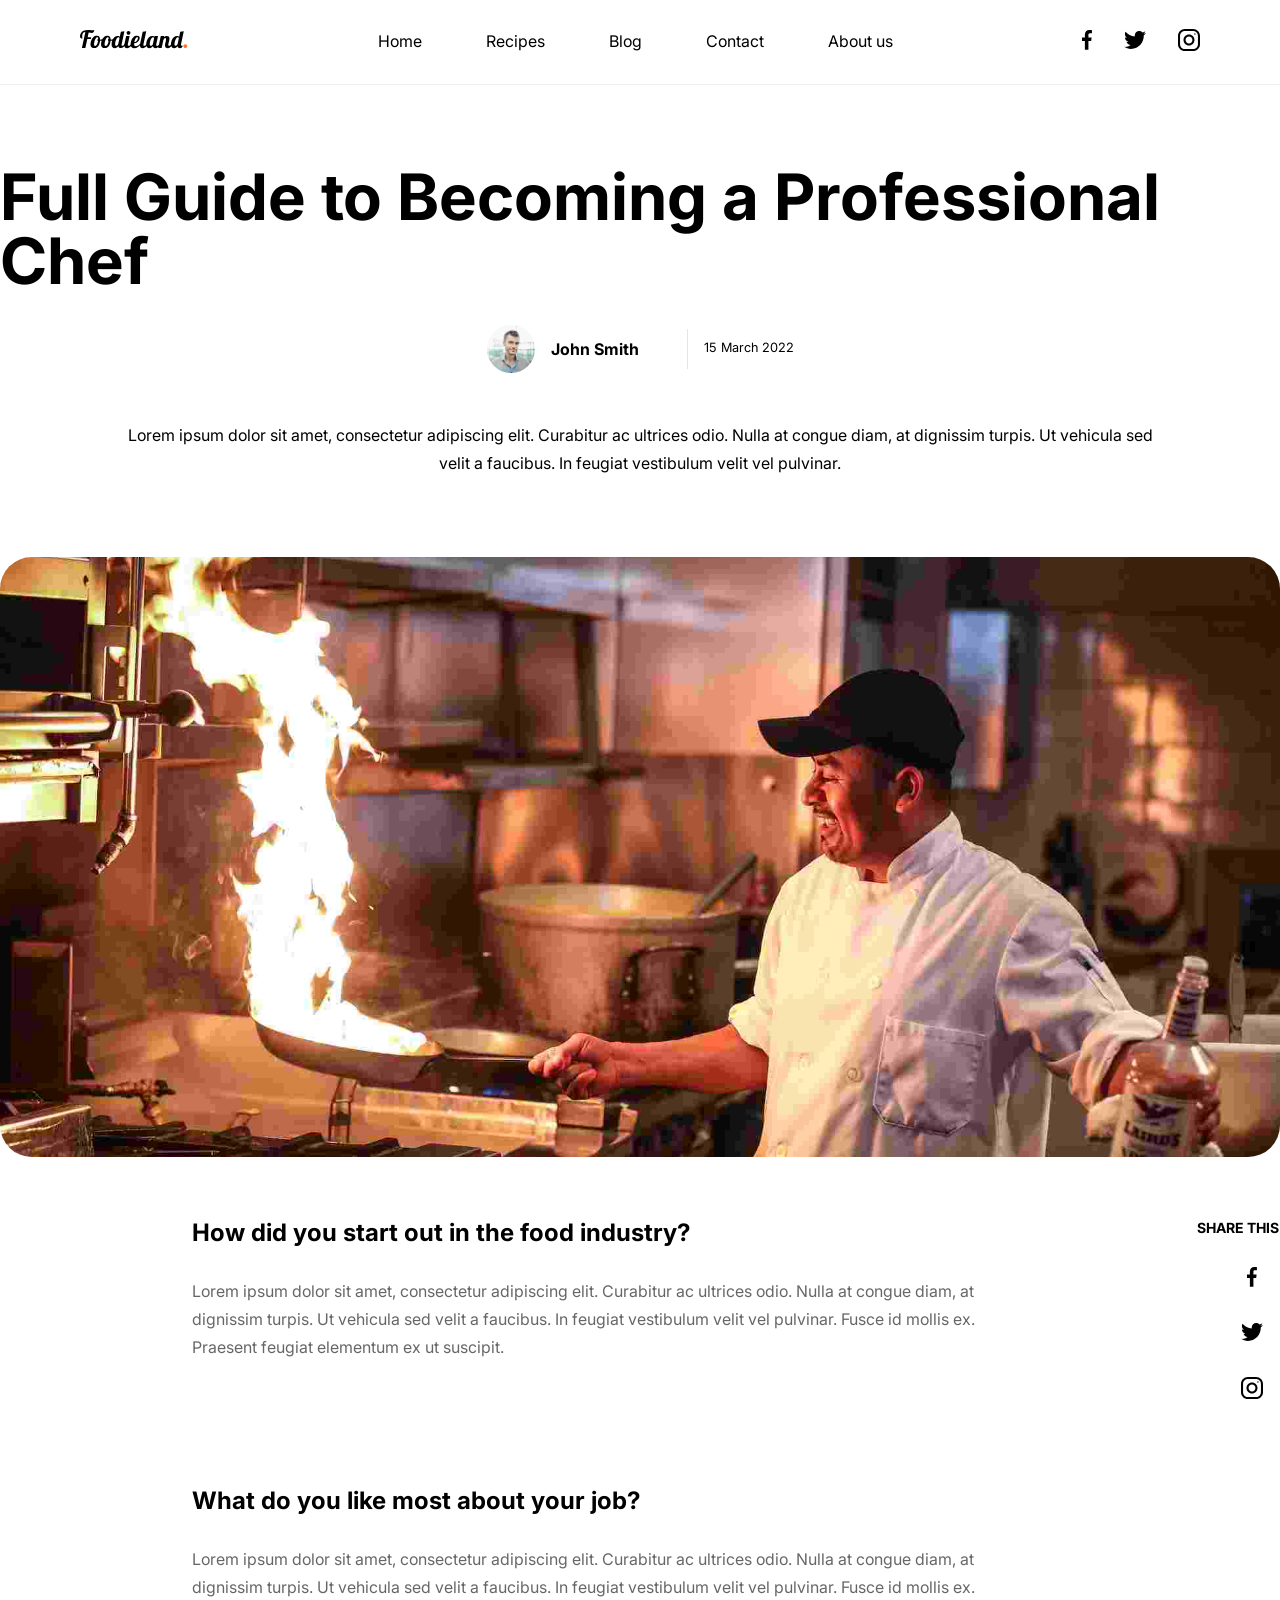
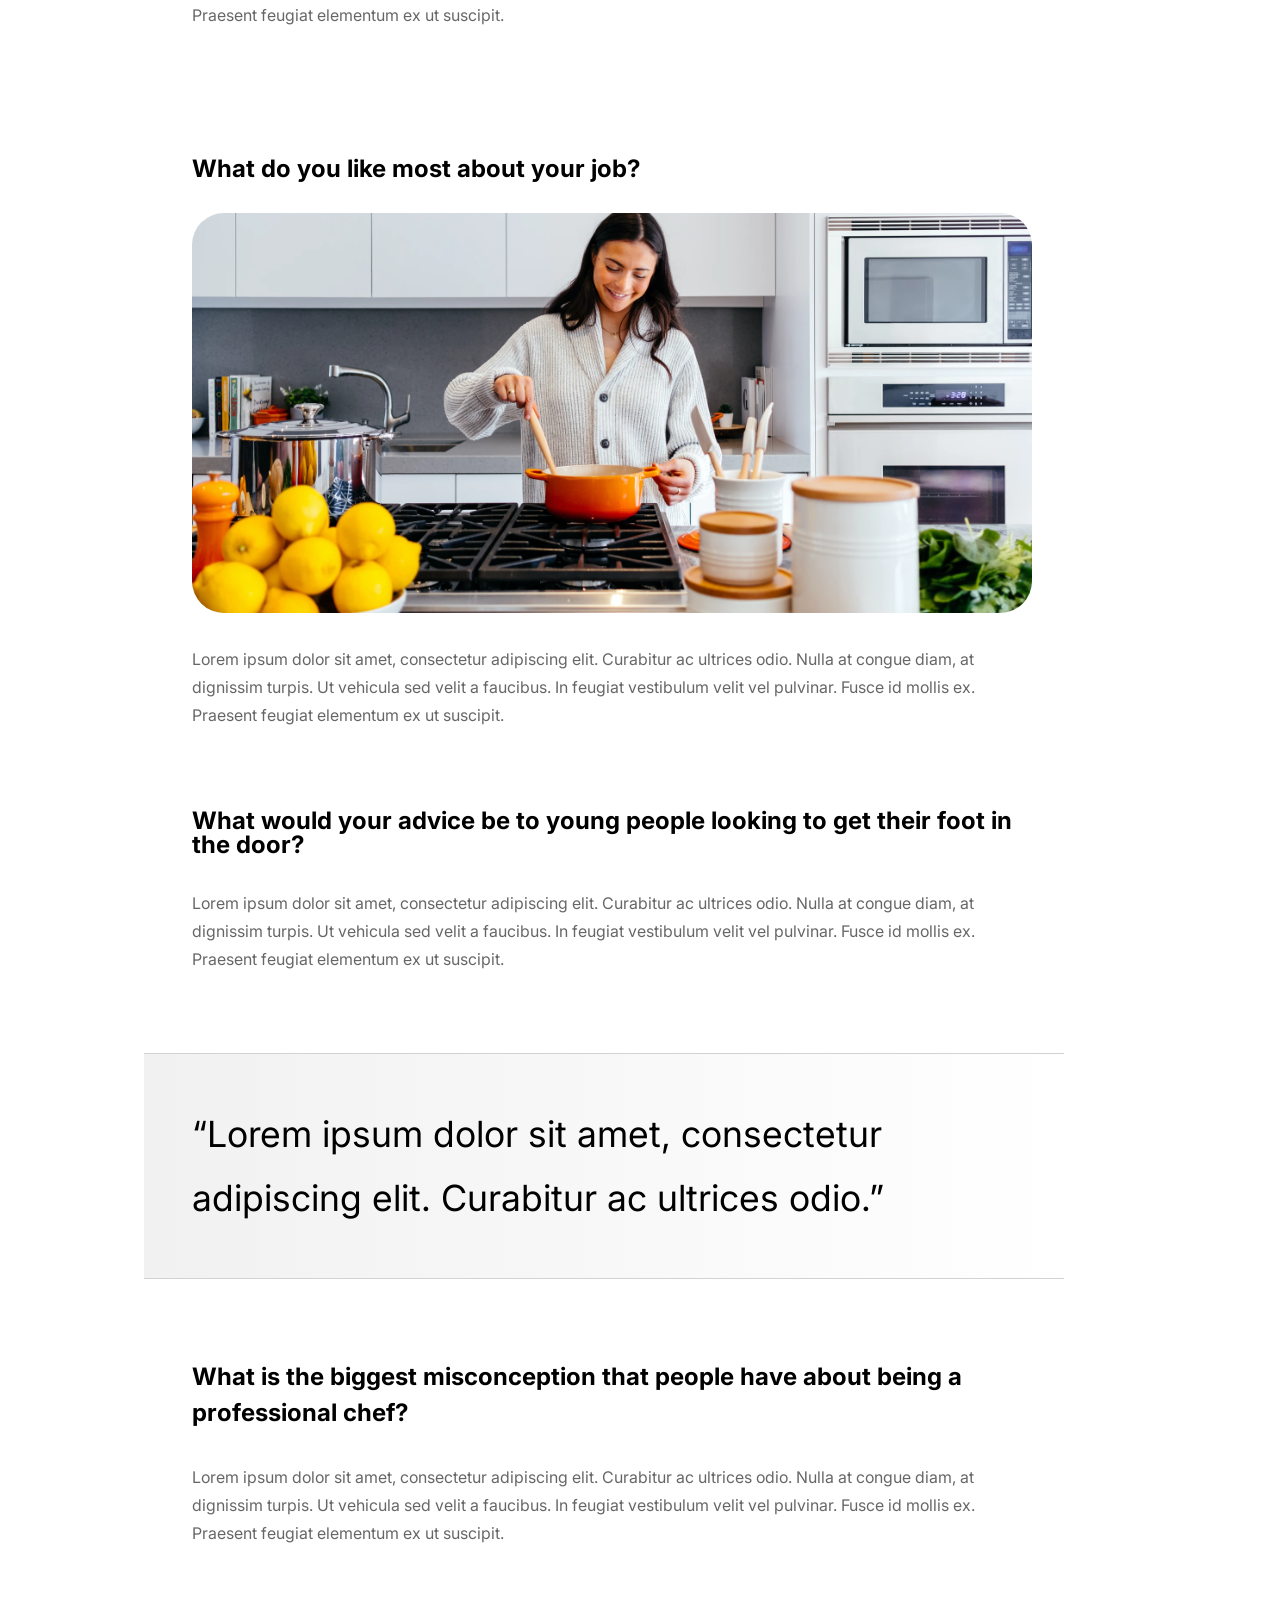
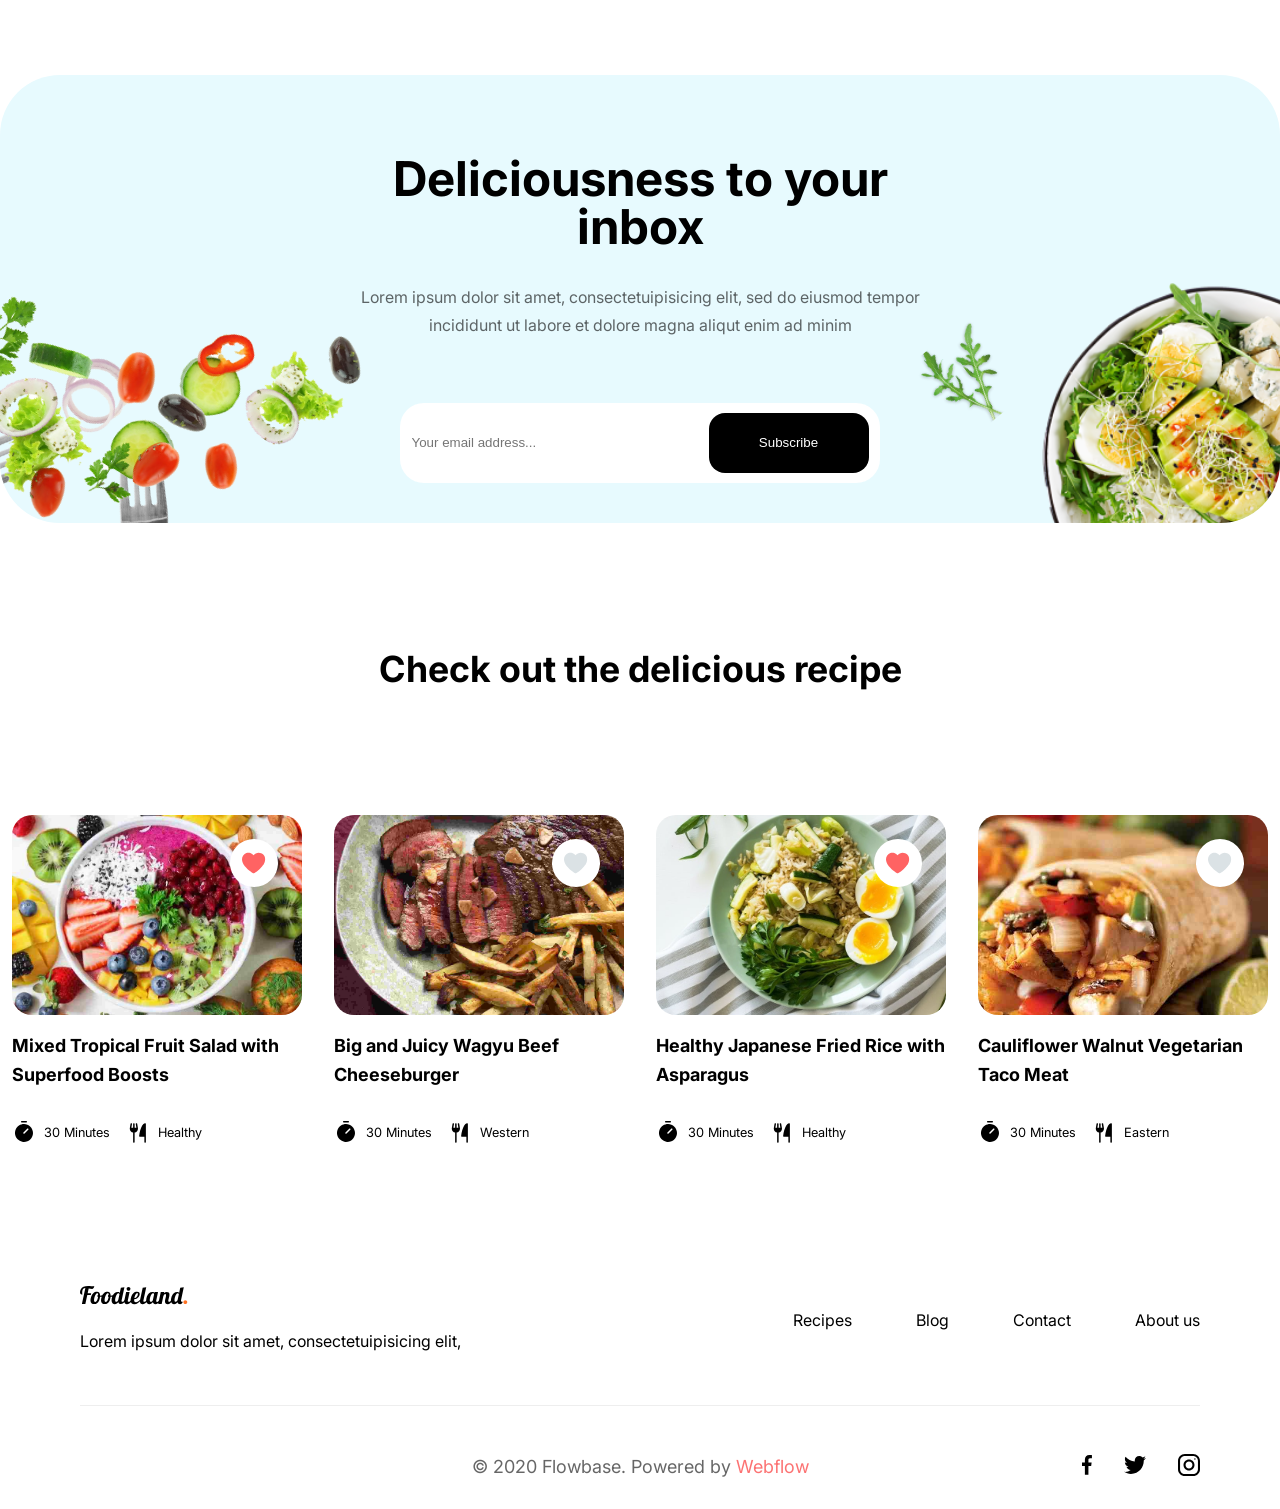
==== blogpostpage/index.html @ 3c31aeff "add add" ====
<!doctype html>
<html lang="en">
  <head>
    <meta charset="UTF-8" />
    <meta name="viewport" content="width=device-width, initial-scale=1.0" />
    <title>blogpostpage</title>
    <link rel="stylesheet" href="./style.css" />
    <link rel="stylesheet" href="../global.css" />
  </head>
  <body>
    <svg style="display: none">
      <symbol viewBox="0 0 108 19" fill="none" id="foodiland">
        <path
          d="M5.35206 1.968C4.34406 2 3.56806 2.384 3.02406 3.12C2.49606 3.856 2.23206 5.128 2.23206 6.936C2.23206 7.528 2.28806 7.944 2.40006 8.184C2.51206 8.408 2.56806 8.536 2.56806 8.568C1.70406 8.568 1.05606 8.392 0.624058 8.04C0.208058 7.672 5.76302e-05 7.072 5.76302e-05 6.24C5.76302e-05 5.104 0.280058 4.072 0.840058 3.144C1.40006 2.2 2.28806 1.44 3.50406 0.863999C4.73606 0.287999 6.29606 -1.43051e-06 8.18406 -1.43051e-06C8.56806 -1.43051e-06 9.08006 0.0399985 9.72006 0.119998C10.8721 0.231999 11.6881 0.287999 12.1681 0.287999C13.0161 0.287999 13.7361 0.191999 14.3281 -1.43051e-06C14.2801 0.143999 14.1921 0.463999 14.0641 0.959999C13.9361 1.44 13.7041 1.856 13.3681 2.208C13.0481 2.544 12.6081 2.768 12.0481 2.88C11.1041 2.88 9.98406 2.728 8.68806 2.424L7.68006 7.2H11.1841L10.8001 8.976H7.29606L5.35206 18H1.89606L5.35206 1.968ZM14.3037 18.096C13.1197 18.096 12.1837 17.792 11.4957 17.184C10.8077 16.576 10.4637 15.616 10.4637 14.304C10.4637 13.216 10.6877 12.008 11.1357 10.68C11.5837 9.352 12.3037 8.208 13.2957 7.248C14.2877 6.272 15.5357 5.784 17.0397 5.784C19.0877 5.784 20.1117 7.064 20.1117 9.624V9.648C20.1597 9.664 20.2477 9.672 20.3757 9.672C20.9037 9.672 21.5117 9.536 22.1997 9.264C22.8877 8.976 23.5117 8.632 24.0717 8.232L24.2877 8.88C23.8237 9.376 23.2157 9.8 22.4637 10.152C21.7277 10.488 20.9197 10.728 20.0397 10.872C19.9117 12.328 19.5837 13.6 19.0557 14.688C18.5277 15.776 17.8477 16.616 17.0157 17.208C16.1837 17.8 15.2797 18.096 14.3037 18.096ZM15.2637 15.936C15.6477 15.936 16.0317 15.72 16.4157 15.288C16.7997 14.84 17.1357 14.24 17.4237 13.488C17.7117 12.72 17.9197 11.872 18.0477 10.944C17.6157 10.848 17.3997 10.512 17.3997 9.936C17.3997 9.28 17.6477 8.848 18.1437 8.64C18.1117 8.112 18.0317 7.752 17.9037 7.56C17.7757 7.352 17.5517 7.248 17.2317 7.248C16.7037 7.248 16.1917 7.632 15.6957 8.4C15.1997 9.168 14.7997 10.088 14.4957 11.16C14.1917 12.232 14.0397 13.176 14.0397 13.992C14.0397 14.76 14.1277 15.28 14.3037 15.552C14.4797 15.808 14.7997 15.936 15.2637 15.936ZM24.8506 18.096C23.6666 18.096 22.7306 17.792 22.0426 17.184C21.3546 16.576 21.0106 15.616 21.0106 14.304C21.0106 13.216 21.2346 12.008 21.6826 10.68C22.1306 9.352 22.8506 8.208 23.8426 7.248C24.8346 6.272 26.0826 5.784 27.5866 5.784C29.6346 5.784 30.6586 7.064 30.6586 9.624V9.648C30.7066 9.664 30.7946 9.672 30.9226 9.672C31.4506 9.672 32.0586 9.536 32.7466 9.264C33.4346 8.976 34.0586 8.632 34.6186 8.232L34.8346 8.88C34.3706 9.376 33.7626 9.8 33.0106 10.152C32.2746 10.488 31.4666 10.728 30.5866 10.872C30.4586 12.328 30.1306 13.6 29.6026 14.688C29.0746 15.776 28.3946 16.616 27.5626 17.208C26.7306 17.8 25.8266 18.096 24.8506 18.096ZM25.8106 15.936C26.1946 15.936 26.5786 15.72 26.9626 15.288C27.3466 14.84 27.6826 14.24 27.9706 13.488C28.2586 12.72 28.4666 11.872 28.5946 10.944C28.1626 10.848 27.9466 10.512 27.9466 9.936C27.9466 9.28 28.1946 8.848 28.6906 8.64C28.6586 8.112 28.5786 7.752 28.4506 7.56C28.3226 7.352 28.0986 7.248 27.7786 7.248C27.2506 7.248 26.7386 7.632 26.2426 8.4C25.7466 9.168 25.3466 10.088 25.0426 11.16C24.7386 12.232 24.5866 13.176 24.5866 13.992C24.5866 14.76 24.6746 15.28 24.8506 15.552C25.0266 15.808 25.3466 15.936 25.8106 15.936ZM34.7734 18.144C33.8614 18.144 33.1014 17.832 32.4934 17.208C31.8854 16.584 31.5814 15.608 31.5814 14.28C31.5814 13.096 31.8134 11.856 32.2774 10.56C32.7574 9.248 33.4614 8.144 34.3894 7.248C35.3334 6.336 36.4534 5.88 37.7494 5.88C38.4054 5.88 38.8934 5.992 39.2134 6.216C39.5334 6.44 39.6934 6.736 39.6934 7.104V7.2L40.8694 1.68L44.4214 1.2L41.6614 14.16C41.5974 14.4 41.5654 14.656 41.5654 14.928C41.5654 15.248 41.6374 15.48 41.7814 15.624C41.9414 15.752 42.1974 15.816 42.5494 15.816C42.9974 15.816 43.3814 15.624 43.7014 15.24C44.0374 14.856 44.3014 14.344 44.4934 13.704H45.5014C44.5254 16.568 42.9174 18 40.6774 18C40.0214 18 39.4854 17.824 39.0694 17.472C38.6694 17.12 38.4214 16.608 38.3254 15.936C37.9094 16.576 37.4054 17.104 36.8134 17.52C36.2374 17.936 35.5574 18.144 34.7734 18.144ZM36.3334 15.816C36.7174 15.816 37.1014 15.64 37.4854 15.288C37.8854 14.936 38.1574 14.448 38.3014 13.824V13.704L39.4774 8.208C39.3334 7.648 39.0054 7.368 38.4934 7.368C37.8534 7.368 37.2774 7.744 36.7654 8.496C36.2534 9.232 35.8534 10.128 35.5654 11.184C35.2774 12.224 35.1334 13.144 35.1334 13.944C35.1334 14.744 35.2454 15.256 35.4694 15.48C35.7094 15.704 35.9974 15.816 36.3334 15.816ZM48.5108 4.704C47.9828 4.704 47.5348 4.52 47.1668 4.152C46.7988 3.784 46.6148 3.336 46.6148 2.808C46.6148 2.28 46.7988 1.832 47.1668 1.464C47.5348 1.08 47.9828 0.887999 48.5108 0.887999C49.0388 0.887999 49.4868 1.08 49.8548 1.464C50.2388 1.832 50.4308 2.28 50.4308 2.808C50.4308 3.336 50.2388 3.784 49.8548 4.152C49.4868 4.52 49.0388 4.704 48.5108 4.704ZM46.8788 18.144C46.1108 18.144 45.4868 17.904 45.0068 17.424C44.5428 16.944 44.3108 16.224 44.3108 15.264C44.3108 14.864 44.3748 14.344 44.5028 13.704L46.1348 6H49.5908L47.8628 14.16C47.7988 14.4 47.7668 14.656 47.7668 14.928C47.7668 15.248 47.8388 15.48 47.9828 15.624C48.1428 15.752 48.3988 15.816 48.7508 15.816C49.2148 15.816 49.6468 15.624 50.0468 15.24C50.4468 14.84 50.7348 14.328 50.9108 13.704H51.9188C51.3268 15.432 50.5668 16.608 49.6388 17.232C48.7108 17.84 47.7908 18.144 46.8788 18.144ZM54.3332 18.144C53.1492 18.144 52.2292 17.84 51.5732 17.232C50.9172 16.608 50.5892 15.64 50.5892 14.328C50.5892 13.224 50.8052 12.008 51.2372 10.68C51.6692 9.352 52.3732 8.208 53.3492 7.248C54.3252 6.272 55.5652 5.784 57.0692 5.784C58.8292 5.784 59.7092 6.552 59.7092 8.088C59.7092 8.984 59.4532 9.808 58.9412 10.56C58.4292 11.312 57.7492 11.92 56.9012 12.384C56.0532 12.832 55.1492 13.088 54.1892 13.152C54.1572 13.632 54.1412 13.952 54.1412 14.112C54.1412 14.896 54.2772 15.432 54.5492 15.72C54.8212 15.992 55.2612 16.128 55.8692 16.128C56.7332 16.128 57.4692 15.928 58.0772 15.528C58.7012 15.128 59.3812 14.52 60.1172 13.704H60.9332C59.1572 16.664 56.9572 18.144 54.3332 18.144ZM54.3812 12C54.9732 11.968 55.5332 11.76 56.0612 11.376C56.6052 10.992 57.0372 10.504 57.3572 9.912C57.6932 9.32 57.8612 8.696 57.8612 8.04C57.8612 7.384 57.6612 7.056 57.2612 7.056C56.6852 7.056 56.1172 7.56 55.5572 8.568C55.0132 9.576 54.6212 10.72 54.3812 12ZM62.4882 18.144C61.7202 18.144 61.0962 17.904 60.6162 17.424C60.1522 16.944 59.9202 16.224 59.9202 15.264C59.9202 14.864 59.9842 14.344 60.1122 13.704L62.6802 1.68L66.2322 1.2L63.4722 14.16C63.4082 14.4 63.3762 14.656 63.3762 14.928C63.3762 15.248 63.4482 15.48 63.5922 15.624C63.7522 15.752 64.0082 15.816 64.3602 15.816C64.8242 15.816 65.2562 15.624 65.6562 15.24C66.0562 14.84 66.3442 14.328 66.5202 13.704H67.5282C66.9362 15.432 66.1762 16.608 65.2482 17.232C64.3202 17.84 63.4002 18.144 62.4882 18.144ZM69.3906 18.144C68.4786 18.144 67.7186 17.832 67.1106 17.208C66.5026 16.584 66.1986 15.608 66.1986 14.28C66.1986 13.096 66.4306 11.856 66.8946 10.56C67.3746 9.248 68.0786 8.144 69.0066 7.248C69.9506 6.336 71.0706 5.88 72.3666 5.88C73.0226 5.88 73.5106 5.992 73.8306 6.216C74.1506 6.44 74.3106 6.736 74.3106 7.104V7.272L74.5746 6H78.0306L76.3026 14.16C76.2386 14.4 76.2066 14.656 76.2066 14.928C76.2066 15.616 76.5346 15.96 77.1906 15.96C77.6386 15.96 78.0226 15.752 78.3426 15.336C78.6786 14.92 78.9426 14.376 79.1346 13.704H80.1426C79.5506 15.432 78.8146 16.608 77.9346 17.232C77.0706 17.84 76.1986 18.144 75.3186 18.144C74.6466 18.144 74.1026 17.96 73.6866 17.592C73.2866 17.208 73.0466 16.656 72.9666 15.936C72.5026 16.592 71.9826 17.128 71.4066 17.544C70.8466 17.944 70.1746 18.144 69.3906 18.144ZM70.9506 15.816C71.3506 15.816 71.7426 15.632 72.1266 15.264C72.5266 14.88 72.7986 14.36 72.9426 13.704L74.0946 8.28C74.0946 8.072 74.0146 7.872 73.8546 7.68C73.6946 7.472 73.4466 7.368 73.1106 7.368C72.4706 7.368 71.8946 7.744 71.3826 8.496C70.8706 9.232 70.4706 10.128 70.1826 11.184C69.8946 12.224 69.7506 13.144 69.7506 13.944C69.7506 14.744 69.8626 15.256 70.0866 15.48C70.3266 15.704 70.6146 15.816 70.9506 15.816ZM87.8074 18.144C86.8314 18.144 86.1114 17.888 85.6474 17.376C85.1994 16.848 84.9754 16.2 84.9754 15.432C84.9754 15.096 85.0154 14.72 85.0954 14.304C85.1754 13.872 85.2554 13.456 85.3354 13.056C85.4314 12.656 85.4954 12.4 85.5274 12.288C85.6554 11.728 85.7754 11.176 85.8874 10.632C85.9994 10.088 86.0554 9.648 86.0554 9.312C86.0554 8.496 85.7674 8.088 85.1914 8.088C84.7754 8.088 84.4074 8.296 84.0874 8.712C83.7674 9.112 83.5114 9.64 83.3194 10.296L81.6874 18H78.2314L80.7754 6H84.2314L83.9674 7.248C84.7674 6.352 85.7034 5.904 86.7754 5.904C87.5914 5.904 88.2394 6.128 88.7194 6.576C89.1994 7.024 89.4394 7.704 89.4394 8.616C89.4394 9.08 89.3834 9.6 89.2714 10.176C89.1594 10.736 88.9994 11.424 88.7914 12.24C88.6634 12.736 88.5434 13.224 88.4314 13.704C88.3354 14.168 88.2874 14.536 88.2874 14.808C88.2874 15.128 88.3594 15.376 88.5034 15.552C88.6474 15.728 88.8954 15.816 89.2474 15.816C89.7274 15.816 90.1114 15.648 90.3994 15.312C90.6874 14.96 90.9754 14.424 91.2634 13.704H92.2714C91.6794 15.464 90.9914 16.648 90.2074 17.256C89.4394 17.848 88.6394 18.144 87.8074 18.144ZM94.1406 18.144C93.2286 18.144 92.4686 17.832 91.8606 17.208C91.2526 16.584 90.9486 15.608 90.9486 14.28C90.9486 13.096 91.1806 11.856 91.6446 10.56C92.1246 9.248 92.8286 8.144 93.7566 7.248C94.7006 6.336 95.8206 5.88 97.1166 5.88C97.7726 5.88 98.2606 5.992 98.5806 6.216C98.9006 6.44 99.0606 6.736 99.0606 7.104V7.2L100.237 1.68L103.789 1.2L101.029 14.16C100.965 14.4 100.933 14.632 100.933 14.856C100.933 15.496 101.261 15.816 101.917 15.816C102.205 15.816 102.461 15.768 102.685 15.672C102.621 16.472 102.333 17.088 101.821 17.52C101.325 17.936 100.733 18.144 100.045 18.144C99.4046 18.144 98.8606 17.984 98.4126 17.664C97.9806 17.328 97.6926 16.824 97.5486 16.152C96.5886 17.48 95.4526 18.144 94.1406 18.144ZM95.7006 15.816C96.0526 15.816 96.4046 15.664 96.7566 15.36C97.1246 15.056 97.3966 14.632 97.5726 14.088L97.6686 13.704L98.8446 8.208C98.7006 7.648 98.3726 7.368 97.8606 7.368C97.2206 7.368 96.6446 7.744 96.1326 8.496C95.6206 9.232 95.2206 10.128 94.9326 11.184C94.6446 12.224 94.5006 13.144 94.5006 13.944C94.5006 14.744 94.6126 15.256 94.8366 15.48C95.0766 15.704 95.3646 15.816 95.7006 15.816Z"
          fill="black"
        />
        <path
          d="M105.315 18.096C104.787 18.096 104.339 17.912 103.971 17.544C103.603 17.176 103.419 16.728 103.419 16.2C103.419 15.672 103.603 15.224 103.971 14.856C104.339 14.472 104.787 14.28 105.315 14.28C105.843 14.28 106.291 14.472 106.659 14.856C107.043 15.224 107.235 15.672 107.235 16.2C107.235 16.728 107.043 17.176 106.659 17.544C106.291 17.912 105.843 18.096 105.315 18.096Z"
          fill="#FF7426"
        />
      </symbol>
    </svg>
    <svg style="display: none">
      <symbol id="heart-icon" viewBox="0 0 21 18">
        <path
          d="M14.625 8.2786e-06C13.7519 -0.00149138 12.8905 0.200775 12.1093 0.590718C11.328 0.980661 10.6486 1.54752 10.125 2.24621C9.41584 1.30266 8.42792 0.606001 7.30103 0.254824C6.17415 -0.0963541 4.96536 -0.0842713 3.84572 0.289363C2.72607 0.662997 1.75228 1.37926 1.06212 2.3368C0.371965 3.29434 0.0003989 4.44467 0 5.62501C0 12.3621 9.36008 17.6813 9.75851 17.9044C9.87048 17.9671 9.99667 18 10.125 18C10.2533 18 10.3795 17.9671 10.4915 17.9044C12.213 16.8961 13.8287 15.7173 15.3142 14.3856C18.5893 11.438 20.25 8.49047 20.25 5.62501C20.2483 4.13368 19.6551 2.70393 18.6006 1.6494C17.5461 0.594873 16.1163 0.00169855 14.625 8.2786e-06Z"
        />
      </symbol>
    </svg>
    <svg style="display: none">
      <symbol id="fork-icon" viewBox="0 0 24 24">
        <path
          d="M11.9989 7.47893C11.9985 7.46538 11.998 7.45183 11.9969 7.43819C11.9957 7.42451 11.994 7.41101 11.9922 7.39754C11.9912 7.39059 11.9909 7.38367 11.9898 7.37667L11.2398 2.87667C11.2237 2.77947 11.1885 2.6864 11.1364 2.60278C11.0843 2.51916 11.0162 2.44663 10.936 2.38934C10.8559 2.33205 10.7652 2.29111 10.6692 2.26887C10.5732 2.24663 10.4738 2.24352 10.3766 2.25972C10.2794 2.27592 10.1864 2.31112 10.1028 2.36329C10.0192 2.41547 9.9467 2.4836 9.88946 2.5638C9.83222 2.644 9.79134 2.73469 9.76916 2.8307C9.74699 2.9267 9.74394 3.02613 9.76021 3.12331L10.3646 6.74999H8.625V2.99999C8.625 2.80108 8.54598 2.61031 8.40533 2.46966C8.26468 2.32901 8.07391 2.24999 7.875 2.24999C7.67609 2.24999 7.48532 2.32901 7.34467 2.46966C7.20402 2.61031 7.125 2.80108 7.125 2.99999V6.74999H5.38536L5.98979 3.12331C6.00606 3.02613 6.00301 2.9267 5.98083 2.8307C5.95866 2.73469 5.91778 2.644 5.86053 2.5638C5.80329 2.4836 5.73081 2.41547 5.64722 2.36329C5.56364 2.31112 5.47059 2.27592 5.3734 2.25972C5.27621 2.24352 5.17678 2.24663 5.08079 2.26887C4.9848 2.29111 4.89413 2.33205 4.81397 2.38934C4.73381 2.44663 4.66572 2.51916 4.6136 2.60278C4.56148 2.6864 4.52635 2.77947 4.51021 2.87667L3.76021 7.37667C3.75906 7.38367 3.75879 7.39059 3.75778 7.39754C3.75595 7.411 3.75426 7.42451 3.75311 7.43819C3.75197 7.45183 3.75146 7.46538 3.75105 7.47893C3.75087 7.48598 3.75 7.4929 3.75 7.49999C3.75 7.50667 3.75046 7.51322 3.7505 7.51986C3.75064 7.52448 3.75064 7.52906 3.75087 7.53364C3.75993 8.4912 4.1014 9.41586 4.71687 10.1495C5.33235 10.8831 6.18359 11.3801 7.125 11.5554V21C7.125 21.1989 7.20402 21.3897 7.34467 21.5303C7.48532 21.671 7.67609 21.75 7.875 21.75C8.07391 21.75 8.26468 21.671 8.40533 21.5303C8.54598 21.3897 8.625 21.1989 8.625 21V11.5554C9.56641 11.3801 10.4177 10.8831 11.0331 10.1495C11.6486 9.41586 11.9901 8.49119 11.9991 7.53364C11.9994 7.52906 11.9994 7.52448 11.9995 7.51986C11.9995 7.51322 12 7.50667 12 7.49999C12 7.4929 11.9991 7.48598 11.9989 7.47893Z"
          fill="currentColor"
        />
        <path
          d="M19.8743 2.98673C19.874 2.97126 19.8732 2.95578 19.8719 2.94026C19.8711 2.92973 19.8702 2.9193 19.8689 2.90891C19.8673 2.89595 19.8653 2.883 19.863 2.87004C19.8607 2.85699 19.8582 2.84409 19.8552 2.83131C19.8529 2.82115 19.8502 2.81104 19.8474 2.80092C19.8432 2.78586 19.8388 2.77103 19.8337 2.75638C19.8323 2.75217 19.8313 2.74791 19.8298 2.7437C19.8281 2.73917 19.826 2.73495 19.8242 2.73047C19.8186 2.71577 19.8125 2.70134 19.8059 2.68716C19.8017 2.67791 19.7973 2.66879 19.7927 2.65979C19.7866 2.64771 19.7801 2.63582 19.7732 2.62413C19.7672 2.61365 19.761 2.60335 19.7545 2.59323C19.7483 2.58371 19.7419 2.57446 19.7353 2.56522C19.7274 2.55405 19.7193 2.54311 19.7108 2.53249C19.7046 2.52466 19.6981 2.51711 19.6916 2.50955C19.6822 2.49875 19.6727 2.48808 19.6627 2.47787C19.6558 2.47073 19.6486 2.46387 19.6413 2.457C19.6313 2.44748 19.6213 2.43814 19.6108 2.42921C19.6024 2.42203 19.5936 2.41525 19.5849 2.40843C19.5751 2.40083 19.5652 2.39328 19.5551 2.38614C19.5447 2.37886 19.534 2.37204 19.5232 2.36531C19.5141 2.35959 19.505 2.35382 19.4956 2.34851C19.4834 2.34155 19.4709 2.33514 19.4583 2.32887C19.4496 2.32457 19.441 2.32027 19.4322 2.31628C19.4189 2.31033 19.4054 2.30493 19.3917 2.29971C19.3826 2.29628 19.3736 2.29285 19.3644 2.28973C19.3513 2.28529 19.338 2.2814 19.3246 2.27769C19.3138 2.27472 19.3032 2.27193 19.2924 2.26941C19.2805 2.26671 19.2684 2.26437 19.2563 2.26222C19.2432 2.25984 19.23 2.25783 19.2167 2.25618C19.2065 2.25494 19.1962 2.25394 19.1859 2.25307C19.1706 2.25183 19.1551 2.25105 19.1396 2.25073C19.1347 2.25064 19.1299 2.25 19.125 2.25C19.1204 2.25 19.116 2.2506 19.1115 2.25069C19.0961 2.25096 19.0807 2.25179 19.0653 2.25302C19.0547 2.25385 19.0443 2.2548 19.0338 2.25609C19.0209 2.25769 19.008 2.2597 18.995 2.26199C18.982 2.26428 18.969 2.2668 18.9563 2.26978C18.9461 2.27211 18.936 2.27476 18.9259 2.27756C18.9108 2.28168 18.896 2.28621 18.8813 2.29129C18.8771 2.29271 18.8729 2.29362 18.8687 2.29513C18.8594 2.29852 18.8503 2.30255 18.8411 2.30598C18.8376 2.3074 18.8341 2.30864 18.8306 2.3101C16.8984 3.03625 15.3511 5.4066 14.2315 9.35806C13.7236 11.1814 13.3551 13.0408 13.1293 14.9201C13.1181 15.0247 13.129 15.1305 13.1614 15.2306C13.1937 15.3308 13.2468 15.423 13.3171 15.5012C13.3875 15.5795 13.4735 15.6421 13.5696 15.685C13.6657 15.7278 13.7697 15.75 13.875 15.75H18.375V21C18.375 21.1989 18.454 21.3897 18.5946 21.5303C18.7353 21.671 18.9261 21.75 19.125 21.75C19.3239 21.75 19.5146 21.671 19.6553 21.5303C19.7959 21.3897 19.875 21.1989 19.875 21V3C19.875 2.99551 19.8744 2.99121 19.8743 2.98673Z"
          fill="currentColor"
        />
      </symbol>
    </svg>
    <svg style="display: none">
      <symbol id="time-icon" viewBox="0 0 24 24">
        <path
          d="M9.75 1.5H14.25C14.4489 1.5 14.6397 1.42098 14.7803 1.28033C14.921 1.13968 15 0.948912 15 0.75C15 0.551088 14.921 0.360322 14.7803 0.21967C14.6397 0.0790176 14.4489 0 14.25 0L9.75 0C9.55109 0 9.36032 0.0790176 9.21967 0.21967C9.07902 0.360322 9 0.551088 9 0.75C9 0.948912 9.07902 1.13968 9.21967 1.28033C9.36032 1.42098 9.55109 1.5 9.75 1.5Z"
          fill="black"
        />
        <path
          d="M12 3C10.22 3 8.47991 3.52784 6.99987 4.51677C5.51983 5.50571 4.36628 6.91131 3.68509 8.55585C3.0039 10.2004 2.82567 12.01 3.17294 13.7558C3.5202 15.5016 4.37737 17.1053 5.63604 18.364C6.89472 19.6226 8.49836 20.4798 10.2442 20.8271C11.99 21.1743 13.7996 20.9961 15.4442 20.3149C17.0887 19.6337 18.4943 18.4802 19.4832 17.0001C20.4722 15.5201 21 13.78 21 12C20.9973 9.61388 20.0482 7.32626 18.361 5.63902C16.6737 3.95178 14.3861 3.0027 12 3ZM16.2426 8.81799L12.5304 12.5303C12.4607 12.6 12.378 12.6552 12.2871 12.6929C12.1961 12.7306 12.0985 12.75 12 12.75C11.9015 12.75 11.804 12.7306 11.713 12.6929C11.622 12.6553 11.5393 12.6 11.4697 12.5304C11.4 12.4607 11.3448 12.378 11.3071 12.2871C11.2694 12.1961 11.25 12.0985 11.25 12C11.25 11.9015 11.2694 11.804 11.3071 11.713C11.3448 11.622 11.4 11.5393 11.4696 11.4697L15.182 7.75736C15.2516 7.68771 15.3343 7.63246 15.4253 7.59477C15.5163 7.55708 15.6138 7.53767 15.7123 7.53767C15.8108 7.53767 15.9083 7.55707 15.9993 7.59476C16.0903 7.63244 16.173 7.68769 16.2426 7.75733C16.3123 7.82697 16.3675 7.90965 16.4052 8.00065C16.4429 8.09164 16.4623 8.18916 16.4623 8.28766C16.4623 8.38615 16.4429 8.48368 16.4052 8.57467C16.3675 8.66567 16.3123 8.74835 16.2427 8.81799H16.2426Z"
          fill="black"
        />
      </symbol>
    </svg>
    <header class="header">
      <div class="foodiland">
        <svg width="108" height="19">
          <use href="#foodiland"></use>
        </svg>
      </div>
      <nav class="item">
        <ul>
          <li><a href="../homepage/index.html">Home</a></li>
          <li><a href="../recipedetails/index.html">Recipes</a></li>
          <li><a href="../bloglistpage/index.html">Blog</a></li>
          <li><a href="../contactus/index.html">Contact</a></li>
          <li><a href="#">About us</a></li>
        </ul>
      </nav>
      <div class="social-icon">
        <a href="#"
          ><img
            class="facebook"
            src="../assest/image/001-facebook.svg"
            alt="Facebook"
        /></a>
        <a href="#"
          ><img
            class="twitter"
            src="../assest/image/003-twitter.svg"
            alt="Twitter"
        /></a>
        <a href="#"
          ><img
            class="instagram"
            src="../assest/image/004-instagram.svg"
            alt="Instagram"
        /></a>
      </div>
    </header>
    <main>
      <section class="guid-section">
        <div class="guid-top">
          <h1 class="guid-header">
            Full Guide to Becoming a Professional Chef
          </h1>
          <div class="chefinfo">
            <img
              class="chefavatar"
              src="../assest/avatar/chefavatar.jpg"
              alt="chefavatar"
            />
            <div class="slider-left-chefinfo">
              <p class="chefname chefnameguid">John Smith</p>
            </div>
            <p class="chefdate chefdateguid border-left">15 March 2022</p>
          </div>
        </div>
        <div class="guid-tex">
          <p>
            Lorem ipsum dolor sit amet, consectetur adipiscing elit. Curabitur
            ac ultrices odio. Nulla at congue diam, at dignissim turpis. Ut
            vehicula sed velit a faucibus. In feugiat vestibulum velit vel
            pulvinar.
          </p>
        </div>
        <img
          class="guid-img"
          src="../assest/image/guidperofissinalchef.jpg"
          alt=""
        />
      </section>
      <section class="question-section">
        <div class="question-left">
          <article class="question-item margin-botton">
            <p class="question-item-header">
              How did you start out in the food industry?
            </p>
            <p class="question-item-tex">
              Lorem ipsum dolor sit amet, consectetur adipiscing elit. Curabitur
              ac ultrices odio. Nulla at congue diam, at dignissim turpis. Ut
              vehicula sed velit a faucibus. In feugiat vestibulum velit vel
              pulvinar. Fusce id mollis ex. Praesent feugiat elementum ex ut
              suscipit.
            </p>
          </article>
          <article class="question-item margin-botton">
            <p class="question-item-header">
              What do you like most about your job?
            </p>
            <p class="question-item-tex">
              Lorem ipsum dolor sit amet, consectetur adipiscing elit. Curabitur
              ac ultrices odio. Nulla at congue diam, at dignissim turpis. Ut
              vehicula sed velit a faucibus. In feugiat vestibulum velit vel
              pulvinar. Fusce id mollis ex. Praesent feugiat elementum ex ut
              suscipit.
            </p>
          </article>
          <article class="question-item">
            <p class="question-item-header">
              What do you like most about your job?
            </p>
            <img
              class="question-img"
              src="../assest/image/direction.png"
              alt="question-item-png"
            />
            <p class="question-item-tex">
              Lorem ipsum dolor sit amet, consectetur adipiscing elit. Curabitur
              ac ultrices odio. Nulla at congue diam, at dignissim turpis. Ut
              vehicula sed velit a faucibus. In feugiat vestibulum velit vel
              pulvinar. Fusce id mollis ex. Praesent feugiat elementum ex ut
              suscipit.
            </p>
          </article>
          <article class="question-item">
            <p class="question-item-header">
              What would your advice be to young people looking to get their
              foot in the door?
            </p>
            <p class="question-item-tex">
              Lorem ipsum dolor sit amet, consectetur adipiscing elit. Curabitur
              ac ultrices odio. Nulla at congue diam, at dignissim turpis. Ut
              vehicula sed velit a faucibus. In feugiat vestibulum velit vel
              pulvinar. Fusce id mollis ex. Praesent feugiat elementum ex ut
              suscipit.
            </p>
          </article>
          <article>
            <h2 class="question-bold-tex">
              “Lorem ipsum dolor sit amet, consectetur adipiscing elit.
              Curabitur ac ultrices odio.”
            </h2>
          </article>
          <article class="question-item">
            <p class="question-last-header">
              What is the biggest misconception that people have about being a
              professional chef?
            </p>
            <p class="question-item-tex">
              Lorem ipsum dolor sit amet, consectetur adipiscing elit. Curabitur
              ac ultrices odio. Nulla at congue diam, at dignissim turpis. Ut
              vehicula sed velit a faucibus. In feugiat vestibulum velit vel
              pulvinar. Fusce id mollis ex. Praesent feugiat elementum ex ut
              suscipit.
            </p>
          </article>
        </div>
        <div class="question-right">
          <p class="question-right-header">SHARE THIS ON:</p>
          <a href="#"
            ><img
              class="facebook"
              src="../assest/image/001-facebook.svg"
              alt="Facebook"
          /></a>
          <a href="#"
            ><img
              class="twitter"
              src="../assest/image/003-twitter.svg"
              alt="Twitter"
          /></a>
          <a href="#"
            ><img
              class="instagram"
              src="../assest/image/004-instagram.svg"
              alt="Instagram"
          /></a>
        </div>
      </section>
      <section class="inbox-section blue-background">
        <div class="inbox-main">
          <header class="inbox-topheader">
            <h2 class="inbox-header">Deliciousness to your inbox</h2>
            <div class="inbox-tex text-color-grey">
              <p>
                Lorem ipsum dolor sit amet, consectetuipisicing elit, sed do
                eiusmod tempor incididunt ut labore et dolore magna aliqut enim
                ad minim
              </p>
            </div>
          </header>
          <form class="input-container">
            <input
              type="email"
              placeholder="Your email address..."
              class="email-input"
            />
            <button class="click-button black-icon">Subscribe</button>
          </form>
        </div>
        <div class="inbox-item">
          <img
            src="../assest/image/inbox-salad.png"
            alt="Salad image"
            class="inbox-salad"
          />
          <div>
            <img
              src="../assest/image/racola-inbox.png"
              alt="racola"
              class="racola-inbox"
            />
            <img
              src="../assest/image/cucumber-inboxx.png"
              alt="cucumber"
              class="cucumber-inbox"
            />
          </div>
        </div>
      </section>
      <section class="suggestions-section">
        <div class="suggestions-header">Check out the delicious recipe</div>
        <div class="slider-buttons">
          <button class="left-btn"><</button>
          <button class="right-btn">></button>
        </div>
        <div class="suggestions-grid">
          <article class="delisious-item recipe-card">
            <figure class="delisious-figure">
              <img
                src="../assest/image/fruitysalad.jpg"
                alt="fruitysalad"
                class="deliciousimg"
              />
              <div class="heart-icon-wrapper red-icon">
                <svg class="heart-icon">
                  <use href="#heart-icon"></use>
                </svg>
              </div>
              <figcaption>
                <h3 class="delisious-figcaption">
                  Mixed Tropical Fruit Salad with Superfood Boosts
                </h3>
              </figcaption>
            </figure>
            <div class="recipes-item-info">
              <div class="time">
                <svg width="24" height="24">
                  <use href="#time-icon"></use>
                </svg>
                <time datetime="PT30M">30 Minutes</time>
              </div>
              <div class="fork">
                <svg width="24" height="24">
                  <use href="#fork-icon"></use>
                </svg>
                <span>Healthy</span>
              </div>
            </div>
          </article>
          <article class="delisious-item recipe-card">
            <figure class="delisious-figure">
              <img src="../assest/image/wagyubeaf.jpg" alt="wagyubeaf" />
              <div class="heart-icon-wrapper gray-icon">
                <svg class="heart-icon">
                  <use href="#heart-icon"></use>
                </svg>
              </div>
              <figcaption>
                <h3 class="delisious-figcaption">
                  Big and Juicy Wagyu Beef Cheeseburger
                </h3>
              </figcaption>
            </figure>
            <div class="recipes-item-info">
              <div class="time">
                <svg width="24" height="24">
                  <use href="#time-icon"></use>
                </svg>
                <time datetime="PT30M">30 Minutes</time>
              </div>
              <div class="fork">
                <svg width="24" height="24">
                  <use href="#fork-icon"></use>
                </svg>
                <span>Western</span>
              </div>
            </div>
          </article>
          <article class="delisious-item recipe-card">
            <figure class="delisious-figure">
              <img
                src="../assest/image/japanesefriedrice.jpg"
                alt="japanesefriedrice"
              />
              <div class="heart-icon-wrapper red-icon">
                <svg class="heart-icon">
                  <use href="#heart-icon"></use>
                </svg>
              </div>
              <figcaption>
                <h3 class="delisious-figcaption">
                  Healthy Japanese Fried Rice with Asparagus
                </h3>
              </figcaption>
            </figure>
            <div class="recipes-item-info">
              <div class="time">
                <svg width="24" height="24">
                  <use href="#time-icon"></use>
                </svg>
                <time datetime="PT30M">30 Minutes</time>
              </div>
              <div class="fork">
                <svg width="24" height="24">
                  <use href="#fork-icon"></use>
                </svg>
                <span>Healthy</span>
              </div>
            </div>
          </article>
          <article class="delisious-item recipe-card">
            <figure class="delisious-figure">
              <img src="../assest/image/taco.jpg" alt="taco" />
              <div class="heart-icon-wrapper gray-icon">
                <svg class="heart-icon">
                  <use href="#heart-icon"></use>
                </svg>
              </div>
              <figcaption>
                <h3 class="delisious-figcaption">
                  Cauliflower Walnut Vegetarian Taco Meat
                </h3>
              </figcaption>
            </figure>
            <div class="recipes-item-info">
              <div class="time">
                <svg width="24" height="24">
                  <use href="#time-icon"></use>
                </svg>
                <time datetime="PT30M">30 Minutes</time>
              </div>
              <div class="fork">
                <svg width="24" height="24">
                  <use href="#fork-icon"></use>
                </svg>
                <span>Eastern</span>
              </div>
            </div>
          </article>
        </div>
      </section>
    </main>
    <footer class="footer-wrapper">
      <div class="footer-main">
        <div class="footer-main-left">
          <div class="foodiland">
            <svg width="108" height="19">
              <use href="#foodiland"></use>
            </svg>
          </div>
          <p class="footer-subtex">
            Lorem ipsum dolor sit amet, consectetuipisicing elit,
          </p>
        </div>
        <nav class="item">
          <ul>
            <li><a href="../recipedetails/index.html">Recipes</a></li>
            <li><a href="../bloglistpage/index.html">Blog</a></li>
            <li><a href="../contactus/index.html">Contact</a></li>
            <li><a href="#">About us</a></li>
          </ul>
        </nav>
      </div>
      <div class="footer-social">
        <p class="footer-social-center">
          <span class="Flowbase">© 2020 Flowbase. Powered by</span>
          <span class="Webflow">Webflow</span>
        </p>
        <div class="footer-social-right social-icon">
          <a href="#"
            ><img
              class="facebook"
              src="../assest/image/001-facebook.svg"
              alt="Facebook"
          /></a>
          <a href="#"
            ><img
              class="twitter"
              src="../assest/image/003-twitter.svg"
              alt="Twitter"
          /></a>
          <a href="#"
            ><img
              class="instagram"
              src="../assest/image/004-instagram.svg"
              alt="Instagram"
          /></a>
        </div>
      </div>
    </footer>
    <script src="../global.js"></script>
    <script src="./script.js"></script>
  </body>
</html>
---- blogpostpage/style.css ----
.guid-section {
  display: flex;
  flex-direction: column;
  justify-content: center;
  align-items: center;
  margin-top: 5rem;
  gap: 3rem;
}
.guid-top {
  display: flex;
  flex-direction: column;
  align-items: center;
  justify-content: center;
  gap: 2rem;
}
.guid-header {
  font-family: "Inter", sans-serif;
  font-weight: 600;
  font-size: 4rem;
  line-height: 100%;
  letter-spacing: -4%;
}
.chefnameguid {
  margin-right: 2rem;
}
.chefdateguid {
  padding-left: 1rem;
  border-left: 1px solid #0000001a;
  height: 2.5rem;
  display: flex;
  align-items: center;
}
.guid-tex {
  font-family: "Inter", sans-serif;
  font-weight: 400;
  font-size: 1rem;
  line-height: 1.75rem;
  width: 66.1875rem;
  text-align: center;
}
.guid-img {
  width: 80rem;
  height: 37.5rem;
  border-radius: 2rem;
  margin-top: 2rem;
  object-fit: cover;
}
.question-section {
  display: grid;
  grid-template-columns: 65rem 8.5rem;
  gap: 9rem;
  margin-top: 4rem;
}
.question-left {
  display: flex;
  flex-direction: column;
  gap: 5rem;
}
.margin-botton {
  margin-bottom: 3rem;
}
.question-item {
  display: flex;
  flex-direction: column;
  gap: 2rem;
  margin-left: 12rem;
}
.question-item-header {
  font-family: "Inter", sans-serif;
  font-weight: 600;
  font-size: 1.5rem;
  line-height: 100%;
  letter-spacing: -4%;
}
.question-item-tex {
  font-family: "Inter", sans-serif;
  font-weight: 400;
  font-size: 1rem;
  line-height: 1.75rem;
  color: #00000099;
}
.question-last-header {
  font-family: "Inter", sans-serif;
  font-weight: 600;
  font-size: 1.5rem;
  line-height: 2.25rem;
  letter-spacing: -4%;
  max-width: 52.2rem;
  width: 100%;
}
.question-img {
  width: 52.5rem;
  height: 25rem;
  border-radius: 2rem;
  object-fit: cover;
}
.question-bold-tex {
  font-family: "Inter", sans-serif;
  font-weight: 500;
  font-size: 2.25rem;
  line-height: 4rem;
  letter-spacing: -4%;
  background: linear-gradient(to right, rgb(241, 241, 241), transparent);
  padding: 3rem 3rem;
  width: 57.5rem;
  margin-left: 9rem;
  border-top: 1px solid rgb(211, 210, 210);
  border-bottom: 1px solid rgb(211, 210, 210);
}
.question-right {
  display: flex;
  flex-direction: column;
  gap: 2rem;
  align-items: center;
}
.question-right-header {
  font-family: "Inter", sans-serif;
  font-weight: 600;
  font-size: 0.875rem;
  line-height: 100%;
  letter-spacing: 10%;
}

/* استایل اسلایدار های افقی*/
.suggestions-section {
  position: relative;
}

.left-btn,
.right-btn {
  position: absolute;
  top: 55%;
  transform: translateY(-50%);
  background: none;

  border: none;
  cursor: pointer;
}

.left-btn {
  left: -50px;
}

.right-btn {
  right: -50px;
}
---- global.css ----
* {
  box-sizing: border-box;
  margin: 0;
  padding: 0;
}
html {
  max-width: 90rem;
  width: 100%;
  margin: 0 auto;
}
@font-face {
  font-family: "Inter";
  src: url("./assest/font/Inter_18pt-Regular.ttf") format("truetype");
  font-weight: 400;
}

@font-face {
  font-family: "Inter";
  src: url("./assest/font/Inter_18pt-SemiBold.ttf") ("truetype");
  font-weight: 600;
}

@font-face {
  font-family: "Inter";
  src: url("./assest/font/Inter_18pt-Bold.ttf") format("truetype");
  font-weight: 700;
}

@font-face {
  font-family: "Inter";
  src: url("./assest/font/Inter_18pt-Black.ttf") format("truetype");
  font-weight: 900;
}

.header {
  padding: 1.8rem 5rem;
  border-bottom: 1px solid #eee;
  display: flex;
  flex-direction: row;
  justify-content: space-between;
  align-items: center;
}

.item ul {
  list-style: none;
  padding: 0;
  margin: 0;
  display: flex;
  gap: 4rem;
}
.item a {
  text-decoration: none;
  color: black;
  font-family: "Inter", sans-serif;
  font-weight: 500;
  font-size: 1rem;
  line-height: 100%;
}
.social-icon {
  display: flex;
  gap: 2rem;
  align-items: center;
}
.blue-background-shadow {
  background: linear-gradient(to top, #e7fafe, transparent);
}
.blue-background {
  background-color: #e7fafe;
}

.image-wrapper {
  position: relative;
  display: inline-block;
}
.chefinfo {
  display: flex;
  flex-direction: row;
  align-items: center;
  gap: 1rem;
}
.slider-left-chefinfo {
  display: flex;
  flex-direction: column;
  gap: 0.5rem;
}
.chefname {
  font-family: "Inter", sans-serif;
  font-weight: 700;
  font-size: 1rem;
  line-height: 100%;
}
.chefdate {
  font-family: "Inter", sans-serif;
  font-weight: 500;
  font-size: 0.8rem;
  line-height: 100%;
}
.chefavatar {
  width: 3rem;
  height: 3rem;
  border-radius: 50%;
}
.heart-icon-wrapper {
  position: absolute;
  top: 1.5rem;
  right: 1.5rem;
  width: 3rem;
  height: 3rem;
  background-color: #fff;
  border-radius: 50%;
  display: flex;
  align-items: center;
  justify-content: center;
  z-index: 10;
  border: none;
}
.heart-icon {
  width: 1.5rem;
  height: 1.5rem;
}
.red-icon {
  fill: #ff6363;
}
.gray-icon {
  fill: #dbe2e5;
}
.text-color-white {
  color: white;
}
.text-color-grey {
  color: #00000099;
}
.recipes-item-info {
  display: flex;
  flex-direction: row;
  margin-right: auto;
  gap: 1rem;
}
.fork {
  display: flex;
  align-items: center;
  gap: 8px;
  font-family: "Inter", sans-serif;
  font-weight: 500;
  font-size: 0.8rem;
  line-height: 100%;
}
.time {
  display: flex;
  align-items: center;
  gap: 8px;
  font-family: "Inter", sans-serif;
  font-weight: 500;
  font-size: 0.8rem;
  line-height: 100%;
}
.black-icon {
  background-color: black;
  color: white;
  cursor: pointer;
}

.ads {
  display: flex;
  flex-direction: column;
  align-items: center;
  justify-content: center;
  background: linear-gradient(to top, #1d483b, #357355);
  width: 25rem;
  height: 27.1rem;
  position: relative;
}
.ads-text {
  width: 10.75rem;
  margin-top: 2rem;
  text-align: center;
  z-index: 10;
}
.ads-img-wrapper {
  position: relative;
  width: 22.12rem;
  height: 21rem;
  display: flex;
  justify-content: center;
  align-items: center;
  z-index: 10;
  max-width: 100%;
  max-height: 100%;
  object-fit: cover;
  z-index: 10;
}

.sunburst-svg {
  position: absolute;
  top: 0;
  left: 0;
  width: 100%;
  height: 100%;
  z-index: 1;
}

.ads-link {
  position: absolute;
  margin-bottom: 2rem;
  font-family: "Inter", sans-serif;
  font-weight: 500;
  font-size: 0.8rem;
  line-height: 100%;
  z-index: 20;
  top: 85%;
  left: 36%;
}
.insta-icon {
  width: 1.3rem;
  height: 1.3rem;
}
.inbox-section {
  display: flex;
  flex-direction: column;
  margin: 8rem auto 8rem auto;
  border-radius: 3.75rem;
  position: relative;
  overflow: hidden;
  width: 80rem;
  max-width: 80rem;
  height: 28rem;
  gap: 4rem;
  align-items: center;
}

.inbox-main {
  display: flex;
  flex-direction: column;
  justify-content: center;
  align-items: center;
  gap: 4rem;
  margin-top: 5rem;
  text-align: center;
  width: 38.75rem;
}
.inbox-topheader {
  display: flex;
  flex-direction: column;
  gap: 2rem;
}
.inbox-header {
  font-family: "Inter", sans-serif;
  font-weight: 600;
  font-size: 3rem;
  line-height: 100%;
  letter-spacing: -4%;
}
.inbox-tex {
  font-family: "Inter", sans-serif;
  font-weight: 400;
  font-size: 1rem;
  line-height: 1.75rem;
  letter-spacing: 0%;
}
.input-container {
  display: flex;
  flex-direction: row;
  gap: 8rem;
  align-items: center;
  display: flex;
  align-items: center;
  justify-content: center;
  background-color: white;
  height: 5rem;
  width: 30rem;
  border-radius: 1.5rem;
}
.email-input {
  border: none;
}
.click-button {
  border: none;
  width: 10rem;
  height: 3.75rem;
  border-radius: 1rem;
  cursor: pointer;
}
.inbox-salad {
  width: 26rem;
  height: 27rem;
  position: absolute;
  left: -6.5rem;
  bottom: -6rem;
  transform: rotate(32deg);
  z-index: 1;
  object-fit: cover;
}

.racola-inbox {
  width: 5rem;
  height: 6rem;
  position: absolute;
  right: 17rem;
  bottom: 6rem;
  z-index: 1;
  transform: rotate(-40deg);
  object-fit: cover;
}
.cucumber-inbox {
  width: 22rem;
  height: 22rem;
  position: absolute;
  right: -7rem;
  bottom: -7rem;
  z-index: 1;
  object-fit: cover;
}
.suggestions-section {
  display: flex;
  flex-direction: column;
  align-items: center;
  justify-content: center;
  gap: 4rem;
  width: 80rem;
  margin: 7rem auto 7rem auto;
}
.suggestions-header {
  font-family: "Inter", sans-serif;
  font-weight: 600;
  font-size: 2.25rem;
  line-height: 100%;
  letter-spacing: -4%;
}
.suggestions-grid {
  display: grid;
  grid-template-columns: repeat(4, 1fr);
  gap: 2rem;
}

.delisious-item {
  position: relative;
  width: 18.125rem;
  display: flex;
  flex-direction: column;
  gap: 2rem;
}
.delisious-figure {
  display: flex;
  flex-direction: column;
  gap: 1rem;
}
.delisious-figure img {
  width: 18.125rem;
  height: 12.5rem;
  border-radius: 1.25rem;
  object-fit: cover;
}
.delisious-figcaption {
  font-family: "Inter", sans-serif;
  font-weight: 600;
  font-size: 1.125rem;
  line-height: 1.625;
  letter-spacing: -4%;
}
.footer-wrapper {
  padding: 1.8rem 5rem;
}
.footer-main {
  display: flex;
  justify-content: space-between;
  align-items: center;
  padding-bottom: 3rem;
  border-bottom: 1px solid #eee;
}
.footer-main-left {
  display: flex;
  flex-direction: column;
  gap: 1rem;
}
.footer-social {
  display: flex;
  align-items: center;
  padding-top: 3rem;
}
.footer-social-center {
  position: absolute;
  left: 50%;
  transform: translateX(-50%);
  font-family: "Inter", sans-serif;
  font-weight: 400;
  font-size: 1.125rem;
  line-height: 100%;
  letter-spacing: -2%;
}
.Flowbase {
  color: #00000099;
}
.Webflow {
  color: rgb(252, 115, 115);
}
.footer-social-right {
  margin-left: auto;
}
.footer-subtex {
  font-family: "Inter", sans-serif;
  font-weight: 400;
  font-size: 1rem;
  line-height: 2rem;
}
.border-left {
  border-left: 1px solid #0000001a;
}
/*برای قسمت سرچ blog&artickle*/
.hidden {
  display: none;
}
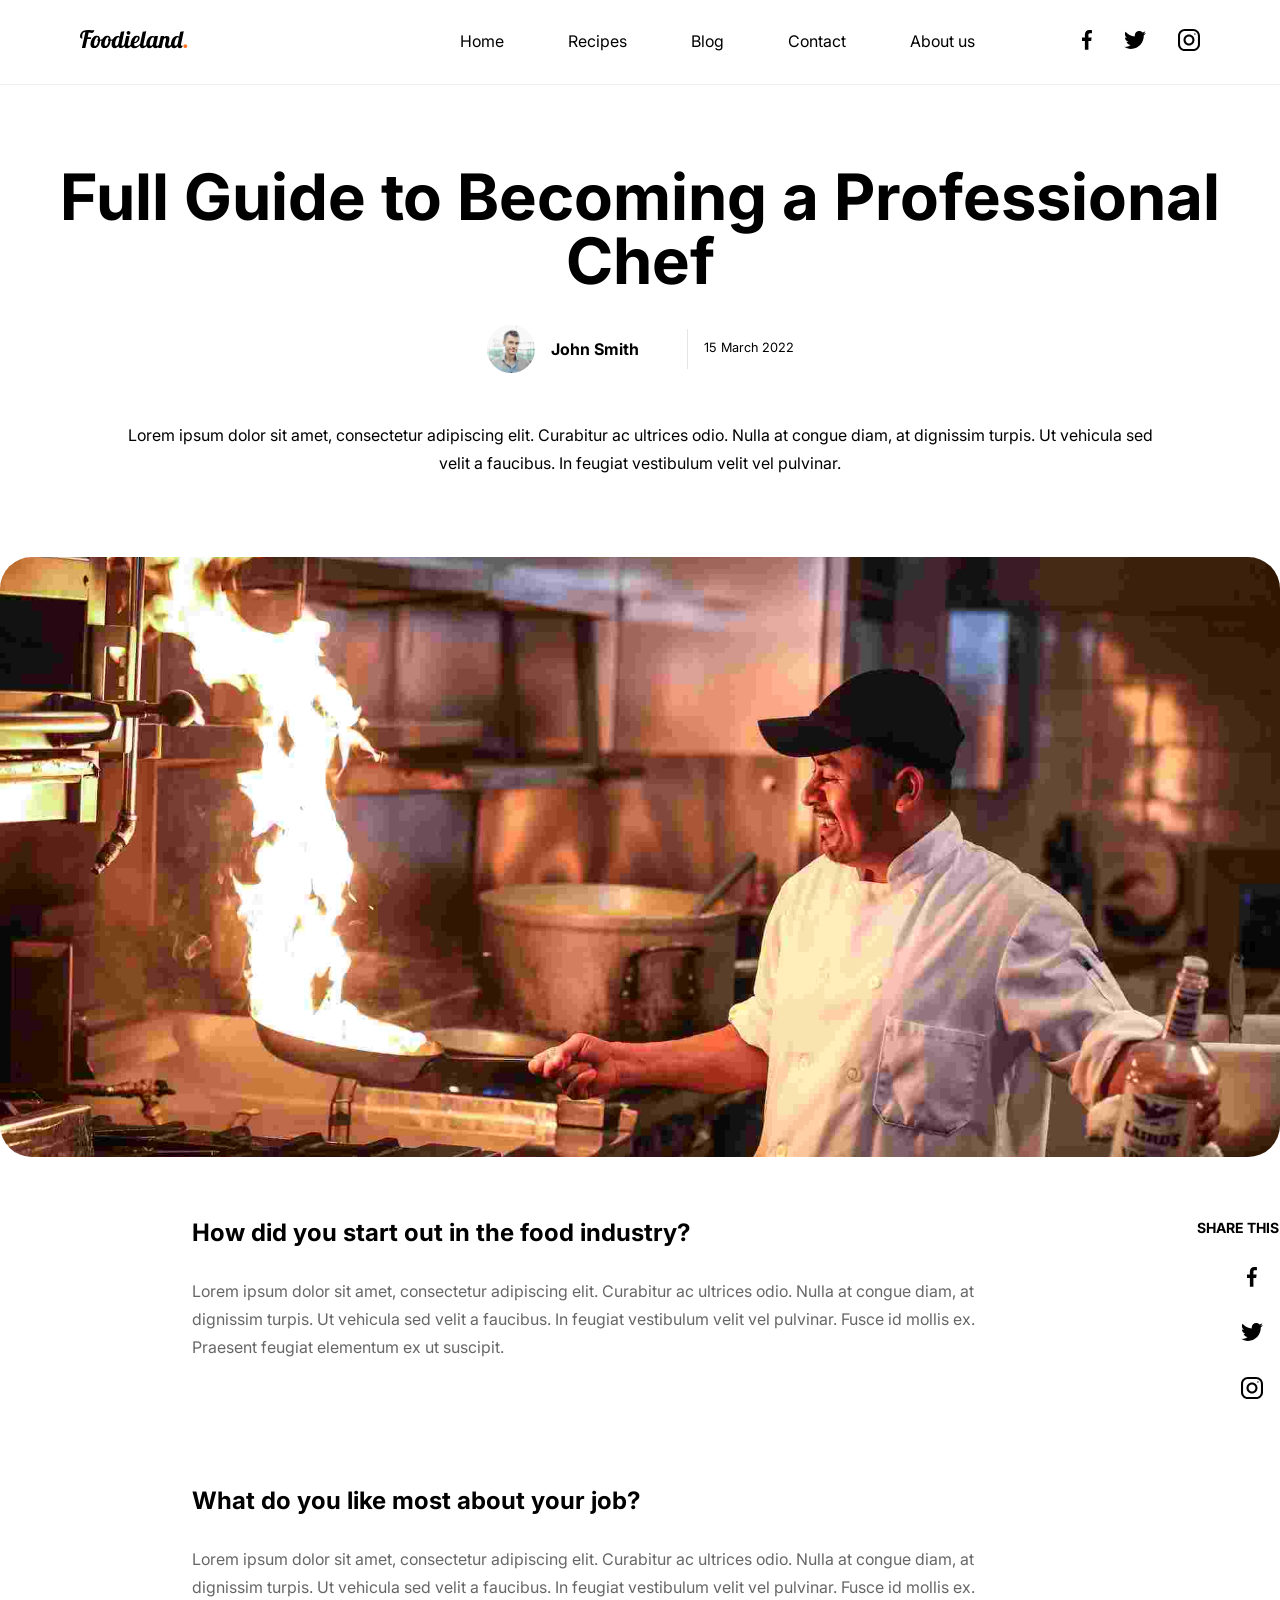
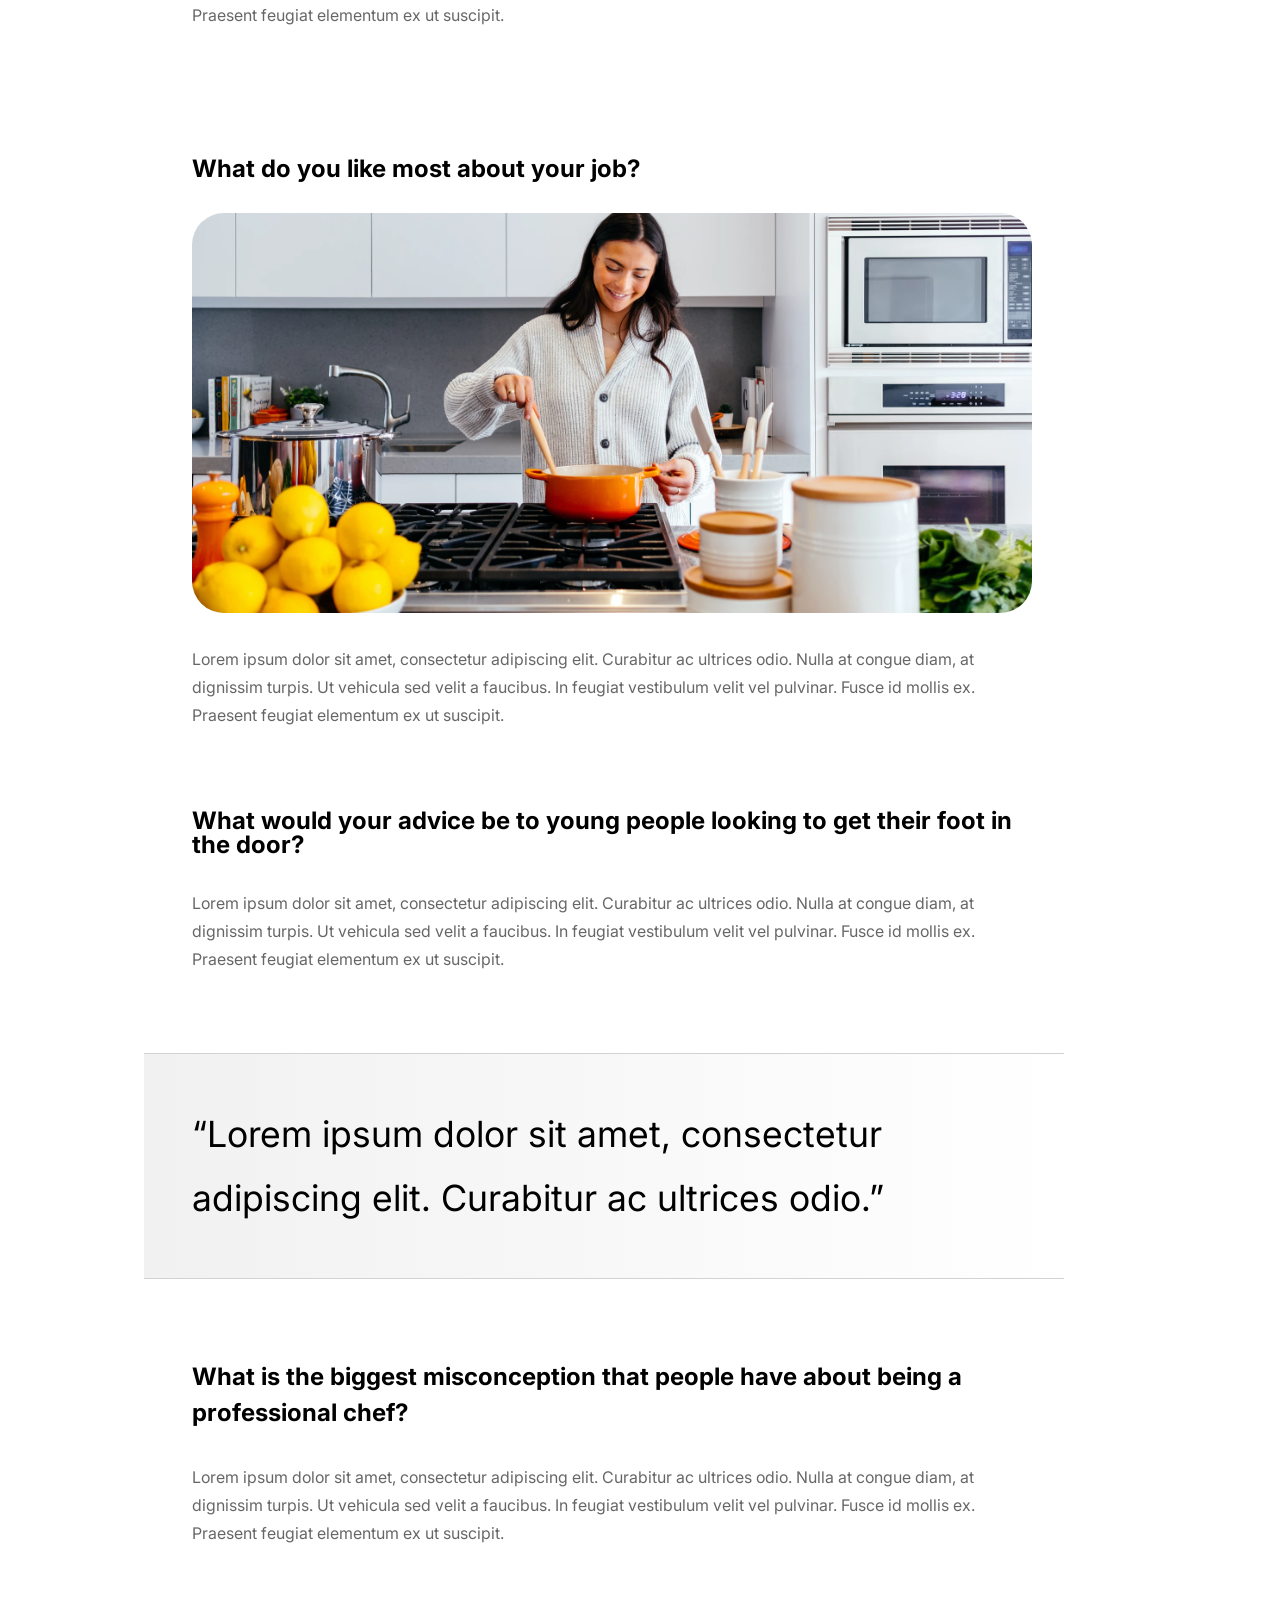
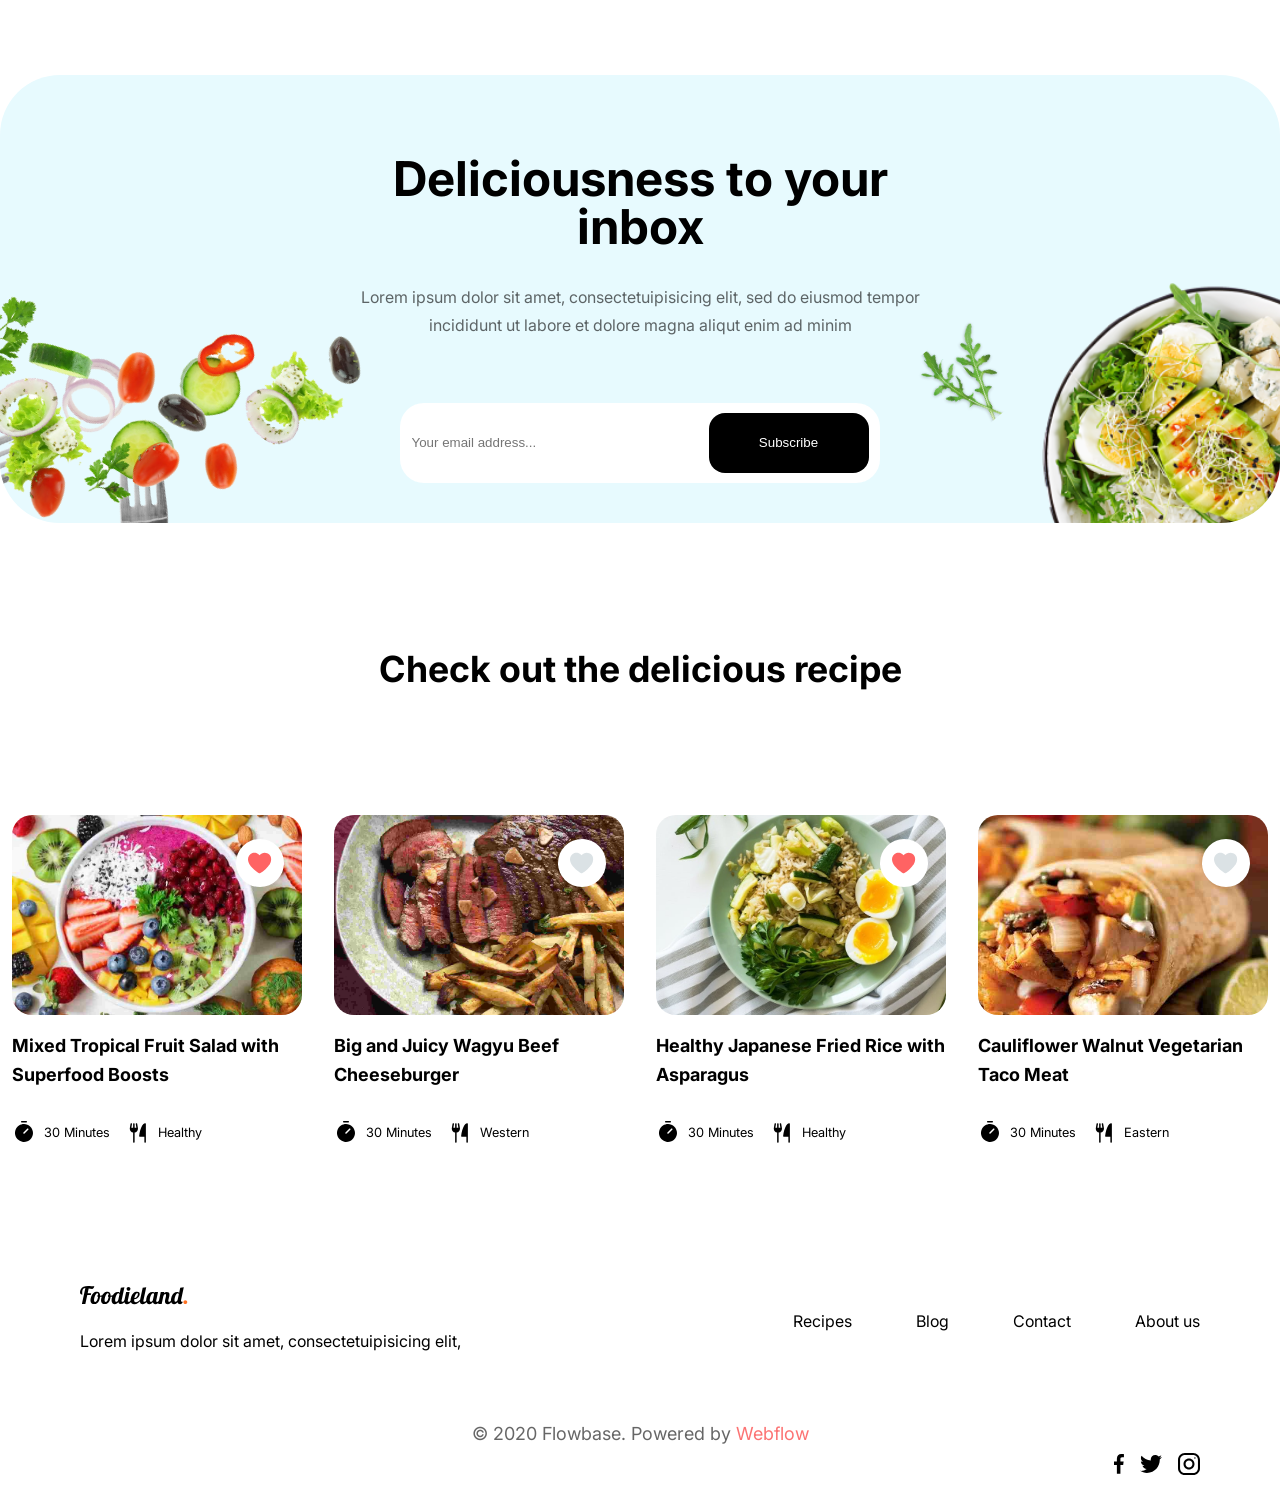
==== commit 8cd85298: "new" ====
--- a/blogpostpage/index.html
+++ b/blogpostpage/index.html
@@ -8,438 +8,454 @@
     <link rel="stylesheet" href="../global.css" />
   </head>
   <body>
-    <svg style="display: none">
-      <symbol viewBox="0 0 108 19" fill="none" id="foodiland">
-        <path
-          d="M5.35206 1.968C4.34406 2 3.56806 2.384 3.02406 3.12C2.49606 3.856 2.23206 5.128 2.23206 6.936C2.23206 7.528 2.28806 7.944 2.40006 8.184C2.51206 8.408 2.56806 8.536 2.56806 8.568C1.70406 8.568 1.05606 8.392 0.624058 8.04C0.208058 7.672 5.76302e-05 7.072 5.76302e-05 6.24C5.76302e-05 5.104 0.280058 4.072 0.840058 3.144C1.40006 2.2 2.28806 1.44 3.50406 0.863999C4.73606 0.287999 6.29606 -1.43051e-06 8.18406 -1.43051e-06C8.56806 -1.43051e-06 9.08006 0.0399985 9.72006 0.119998C10.8721 0.231999 11.6881 0.287999 12.1681 0.287999C13.0161 0.287999 13.7361 0.191999 14.3281 -1.43051e-06C14.2801 0.143999 14.1921 0.463999 14.0641 0.959999C13.9361 1.44 13.7041 1.856 13.3681 2.208C13.0481 2.544 12.6081 2.768 12.0481 2.88C11.1041 2.88 9.98406 2.728 8.68806 2.424L7.68006 7.2H11.1841L10.8001 8.976H7.29606L5.35206 18H1.89606L5.35206 1.968ZM14.3037 18.096C13.1197 18.096 12.1837 17.792 11.4957 17.184C10.8077 16.576 10.4637 15.616 10.4637 14.304C10.4637 13.216 10.6877 12.008 11.1357 10.68C11.5837 9.352 12.3037 8.208 13.2957 7.248C14.2877 6.272 15.5357 5.784 17.0397 5.784C19.0877 5.784 20.1117 7.064 20.1117 9.624V9.648C20.1597 9.664 20.2477 9.672 20.3757 9.672C20.9037 9.672 21.5117 9.536 22.1997 9.264C22.8877 8.976 23.5117 8.632 24.0717 8.232L24.2877 8.88C23.8237 9.376 23.2157 9.8 22.4637 10.152C21.7277 10.488 20.9197 10.728 20.0397 10.872C19.9117 12.328 19.5837 13.6 19.0557 14.688C18.5277 15.776 17.8477 16.616 17.0157 17.208C16.1837 17.8 15.2797 18.096 14.3037 18.096ZM15.2637 15.936C15.6477 15.936 16.0317 15.72 16.4157 15.288C16.7997 14.84 17.1357 14.24 17.4237 13.488C17.7117 12.72 17.9197 11.872 18.0477 10.944C17.6157 10.848 17.3997 10.512 17.3997 9.936C17.3997 9.28 17.6477 8.848 18.1437 8.64C18.1117 8.112 18.0317 7.752 17.9037 7.56C17.7757 7.352 17.5517 7.248 17.2317 7.248C16.7037 7.248 16.1917 7.632 15.6957 8.4C15.1997 9.168 14.7997 10.088 14.4957 11.16C14.1917 12.232 14.0397 13.176 14.0397 13.992C14.0397 14.76 14.1277 15.28 14.3037 15.552C14.4797 15.808 14.7997 15.936 15.2637 15.936ZM24.8506 18.096C23.6666 18.096 22.7306 17.792 22.0426 17.184C21.3546 16.576 21.0106 15.616 21.0106 14.304C21.0106 13.216 21.2346 12.008 21.6826 10.68C22.1306 9.352 22.8506 8.208 23.8426 7.248C24.8346 6.272 26.0826 5.784 27.5866 5.784C29.6346 5.784 30.6586 7.064 30.6586 9.624V9.648C30.7066 9.664 30.7946 9.672 30.9226 9.672C31.4506 9.672 32.0586 9.536 32.7466 9.264C33.4346 8.976 34.0586 8.632 34.6186 8.232L34.8346 8.88C34.3706 9.376 33.7626 9.8 33.0106 10.152C32.2746 10.488 31.4666 10.728 30.5866 10.872C30.4586 12.328 30.1306 13.6 29.6026 14.688C29.0746 15.776 28.3946 16.616 27.5626 17.208C26.7306 17.8 25.8266 18.096 24.8506 18.096ZM25.8106 15.936C26.1946 15.936 26.5786 15.72 26.9626 15.288C27.3466 14.84 27.6826 14.24 27.9706 13.488C28.2586 12.72 28.4666 11.872 28.5946 10.944C28.1626 10.848 27.9466 10.512 27.9466 9.936C27.9466 9.28 28.1946 8.848 28.6906 8.64C28.6586 8.112 28.5786 7.752 28.4506 7.56C28.3226 7.352 28.0986 7.248 27.7786 7.248C27.2506 7.248 26.7386 7.632 26.2426 8.4C25.7466 9.168 25.3466 10.088 25.0426 11.16C24.7386 12.232 24.5866 13.176 24.5866 13.992C24.5866 14.76 24.6746 15.28 24.8506 15.552C25.0266 15.808 25.3466 15.936 25.8106 15.936ZM34.7734 18.144C33.8614 18.144 33.1014 17.832 32.4934 17.208C31.8854 16.584 31.5814 15.608 31.5814 14.28C31.5814 13.096 31.8134 11.856 32.2774 10.56C32.7574 9.248 33.4614 8.144 34.3894 7.248C35.3334 6.336 36.4534 5.88 37.7494 5.88C38.4054 5.88 38.8934 5.992 39.2134 6.216C39.5334 6.44 39.6934 6.736 39.6934 7.104V7.2L40.8694 1.68L44.4214 1.2L41.6614 14.16C41.5974 14.4 41.5654 14.656 41.5654 14.928C41.5654 15.248 41.6374 15.48 41.7814 15.624C41.9414 15.752 42.1974 15.816 42.5494 15.816C42.9974 15.816 43.3814 15.624 43.7014 15.24C44.0374 14.856 44.3014 14.344 44.4934 13.704H45.5014C44.5254 16.568 42.9174 18 40.6774 18C40.0214 18 39.4854 17.824 39.0694 17.472C38.6694 17.12 38.4214 16.608 38.3254 15.936C37.9094 16.576 37.4054 17.104 36.8134 17.52C36.2374 17.936 35.5574 18.144 34.7734 18.144ZM36.3334 15.816C36.7174 15.816 37.1014 15.64 37.4854 15.288C37.8854 14.936 38.1574 14.448 38.3014 13.824V13.704L39.4774 8.208C39.3334 7.648 39.0054 7.368 38.4934 7.368C37.8534 7.368 37.2774 7.744 36.7654 8.496C36.2534 9.232 35.8534 10.128 35.5654 11.184C35.2774 12.224 35.1334 13.144 35.1334 13.944C35.1334 14.744 35.2454 15.256 35.4694 15.48C35.7094 15.704 35.9974 15.816 36.3334 15.816ZM48.5108 4.704C47.9828 4.704 47.5348 4.52 47.1668 4.152C46.7988 3.784 46.6148 3.336 46.6148 2.808C46.6148 2.28 46.7988 1.832 47.1668 1.464C47.5348 1.08 47.9828 0.887999 48.5108 0.887999C49.0388 0.887999 49.4868 1.08 49.8548 1.464C50.2388 1.832 50.4308 2.28 50.4308 2.808C50.4308 3.336 50.2388 3.784 49.8548 4.152C49.4868 4.52 49.0388 4.704 48.5108 4.704ZM46.8788 18.144C46.1108 18.144 45.4868 17.904 45.0068 17.424C44.5428 16.944 44.3108 16.224 44.3108 15.264C44.3108 14.864 44.3748 14.344 44.5028 13.704L46.1348 6H49.5908L47.8628 14.16C47.7988 14.4 47.7668 14.656 47.7668 14.928C47.7668 15.248 47.8388 15.48 47.9828 15.624C48.1428 15.752 48.3988 15.816 48.7508 15.816C49.2148 15.816 49.6468 15.624 50.0468 15.24C50.4468 14.84 50.7348 14.328 50.9108 13.704H51.9188C51.3268 15.432 50.5668 16.608 49.6388 17.232C48.7108 17.84 47.7908 18.144 46.8788 18.144ZM54.3332 18.144C53.1492 18.144 52.2292 17.84 51.5732 17.232C50.9172 16.608 50.5892 15.64 50.5892 14.328C50.5892 13.224 50.8052 12.008 51.2372 10.68C51.6692 9.352 52.3732 8.208 53.3492 7.248C54.3252 6.272 55.5652 5.784 57.0692 5.784C58.8292 5.784 59.7092 6.552 59.7092 8.088C59.7092 8.984 59.4532 9.808 58.9412 10.56C58.4292 11.312 57.7492 11.92 56.9012 12.384C56.0532 12.832 55.1492 13.088 54.1892 13.152C54.1572 13.632 54.1412 13.952 54.1412 14.112C54.1412 14.896 54.2772 15.432 54.5492 15.72C54.8212 15.992 55.2612 16.128 55.8692 16.128C56.7332 16.128 57.4692 15.928 58.0772 15.528C58.7012 15.128 59.3812 14.52 60.1172 13.704H60.9332C59.1572 16.664 56.9572 18.144 54.3332 18.144ZM54.3812 12C54.9732 11.968 55.5332 11.76 56.0612 11.376C56.6052 10.992 57.0372 10.504 57.3572 9.912C57.6932 9.32 57.8612 8.696 57.8612 8.04C57.8612 7.384 57.6612 7.056 57.2612 7.056C56.6852 7.056 56.1172 7.56 55.5572 8.568C55.0132 9.576 54.6212 10.72 54.3812 12ZM62.4882 18.144C61.7202 18.144 61.0962 17.904 60.6162 17.424C60.1522 16.944 59.9202 16.224 59.9202 15.264C59.9202 14.864 59.9842 14.344 60.1122 13.704L62.6802 1.68L66.2322 1.2L63.4722 14.16C63.4082 14.4 63.3762 14.656 63.3762 14.928C63.3762 15.248 63.4482 15.48 63.5922 15.624C63.7522 15.752 64.0082 15.816 64.3602 15.816C64.8242 15.816 65.2562 15.624 65.6562 15.24C66.0562 14.84 66.3442 14.328 66.5202 13.704H67.5282C66.9362 15.432 66.1762 16.608 65.2482 17.232C64.3202 17.84 63.4002 18.144 62.4882 18.144ZM69.3906 18.144C68.4786 18.144 67.7186 17.832 67.1106 17.208C66.5026 16.584 66.1986 15.608 66.1986 14.28C66.1986 13.096 66.4306 11.856 66.8946 10.56C67.3746 9.248 68.0786 8.144 69.0066 7.248C69.9506 6.336 71.0706 5.88 72.3666 5.88C73.0226 5.88 73.5106 5.992 73.8306 6.216C74.1506 6.44 74.3106 6.736 74.3106 7.104V7.272L74.5746 6H78.0306L76.3026 14.16C76.2386 14.4 76.2066 14.656 76.2066 14.928C76.2066 15.616 76.5346 15.96 77.1906 15.96C77.6386 15.96 78.0226 15.752 78.3426 15.336C78.6786 14.92 78.9426 14.376 79.1346 13.704H80.1426C79.5506 15.432 78.8146 16.608 77.9346 17.232C77.0706 17.84 76.1986 18.144 75.3186 18.144C74.6466 18.144 74.1026 17.96 73.6866 17.592C73.2866 17.208 73.0466 16.656 72.9666 15.936C72.5026 16.592 71.9826 17.128 71.4066 17.544C70.8466 17.944 70.1746 18.144 69.3906 18.144ZM70.9506 15.816C71.3506 15.816 71.7426 15.632 72.1266 15.264C72.5266 14.88 72.7986 14.36 72.9426 13.704L74.0946 8.28C74.0946 8.072 74.0146 7.872 73.8546 7.68C73.6946 7.472 73.4466 7.368 73.1106 7.368C72.4706 7.368 71.8946 7.744 71.3826 8.496C70.8706 9.232 70.4706 10.128 70.1826 11.184C69.8946 12.224 69.7506 13.144 69.7506 13.944C69.7506 14.744 69.8626 15.256 70.0866 15.48C70.3266 15.704 70.6146 15.816 70.9506 15.816ZM87.8074 18.144C86.8314 18.144 86.1114 17.888 85.6474 17.376C85.1994 16.848 84.9754 16.2 84.9754 15.432C84.9754 15.096 85.0154 14.72 85.0954 14.304C85.1754 13.872 85.2554 13.456 85.3354 13.056C85.4314 12.656 85.4954 12.4 85.5274 12.288C85.6554 11.728 85.7754 11.176 85.8874 10.632C85.9994 10.088 86.0554 9.648 86.0554 9.312C86.0554 8.496 85.7674 8.088 85.1914 8.088C84.7754 8.088 84.4074 8.296 84.0874 8.712C83.7674 9.112 83.5114 9.64 83.3194 10.296L81.6874 18H78.2314L80.7754 6H84.2314L83.9674 7.248C84.7674 6.352 85.7034 5.904 86.7754 5.904C87.5914 5.904 88.2394 6.128 88.7194 6.576C89.1994 7.024 89.4394 7.704 89.4394 8.616C89.4394 9.08 89.3834 9.6 89.2714 10.176C89.1594 10.736 88.9994 11.424 88.7914 12.24C88.6634 12.736 88.5434 13.224 88.4314 13.704C88.3354 14.168 88.2874 14.536 88.2874 14.808C88.2874 15.128 88.3594 15.376 88.5034 15.552C88.6474 15.728 88.8954 15.816 89.2474 15.816C89.7274 15.816 90.1114 15.648 90.3994 15.312C90.6874 14.96 90.9754 14.424 91.2634 13.704H92.2714C91.6794 15.464 90.9914 16.648 90.2074 17.256C89.4394 17.848 88.6394 18.144 87.8074 18.144ZM94.1406 18.144C93.2286 18.144 92.4686 17.832 91.8606 17.208C91.2526 16.584 90.9486 15.608 90.9486 14.28C90.9486 13.096 91.1806 11.856 91.6446 10.56C92.1246 9.248 92.8286 8.144 93.7566 7.248C94.7006 6.336 95.8206 5.88 97.1166 5.88C97.7726 5.88 98.2606 5.992 98.5806 6.216C98.9006 6.44 99.0606 6.736 99.0606 7.104V7.2L100.237 1.68L103.789 1.2L101.029 14.16C100.965 14.4 100.933 14.632 100.933 14.856C100.933 15.496 101.261 15.816 101.917 15.816C102.205 15.816 102.461 15.768 102.685 15.672C102.621 16.472 102.333 17.088 101.821 17.52C101.325 17.936 100.733 18.144 100.045 18.144C99.4046 18.144 98.8606 17.984 98.4126 17.664C97.9806 17.328 97.6926 16.824 97.5486 16.152C96.5886 17.48 95.4526 18.144 94.1406 18.144ZM95.7006 15.816C96.0526 15.816 96.4046 15.664 96.7566 15.36C97.1246 15.056 97.3966 14.632 97.5726 14.088L97.6686 13.704L98.8446 8.208C98.7006 7.648 98.3726 7.368 97.8606 7.368C97.2206 7.368 96.6446 7.744 96.1326 8.496C95.6206 9.232 95.2206 10.128 94.9326 11.184C94.6446 12.224 94.5006 13.144 94.5006 13.944C94.5006 14.744 94.6126 15.256 94.8366 15.48C95.0766 15.704 95.3646 15.816 95.7006 15.816Z"
-          fill="black"
-        />
-        <path
-          d="M105.315 18.096C104.787 18.096 104.339 17.912 103.971 17.544C103.603 17.176 103.419 16.728 103.419 16.2C103.419 15.672 103.603 15.224 103.971 14.856C104.339 14.472 104.787 14.28 105.315 14.28C105.843 14.28 106.291 14.472 106.659 14.856C107.043 15.224 107.235 15.672 107.235 16.2C107.235 16.728 107.043 17.176 106.659 17.544C106.291 17.912 105.843 18.096 105.315 18.096Z"
-          fill="#FF7426"
-        />
-      </symbol>
-    </svg>
-    <svg style="display: none">
-      <symbol id="heart-icon" viewBox="0 0 21 18">
-        <path
-          d="M14.625 8.2786e-06C13.7519 -0.00149138 12.8905 0.200775 12.1093 0.590718C11.328 0.980661 10.6486 1.54752 10.125 2.24621C9.41584 1.30266 8.42792 0.606001 7.30103 0.254824C6.17415 -0.0963541 4.96536 -0.0842713 3.84572 0.289363C2.72607 0.662997 1.75228 1.37926 1.06212 2.3368C0.371965 3.29434 0.0003989 4.44467 0 5.62501C0 12.3621 9.36008 17.6813 9.75851 17.9044C9.87048 17.9671 9.99667 18 10.125 18C10.2533 18 10.3795 17.9671 10.4915 17.9044C12.213 16.8961 13.8287 15.7173 15.3142 14.3856C18.5893 11.438 20.25 8.49047 20.25 5.62501C20.2483 4.13368 19.6551 2.70393 18.6006 1.6494C17.5461 0.594873 16.1163 0.00169855 14.625 8.2786e-06Z"
-        />
-      </symbol>
-    </svg>
-    <svg style="display: none">
-      <symbol id="fork-icon" viewBox="0 0 24 24">
-        <path
-          d="M11.9989 7.47893C11.9985 7.46538 11.998 7.45183 11.9969 7.43819C11.9957 7.42451 11.994 7.41101 11.9922 7.39754C11.9912 7.39059 11.9909 7.38367 11.9898 7.37667L11.2398 2.87667C11.2237 2.77947 11.1885 2.6864 11.1364 2.60278C11.0843 2.51916 11.0162 2.44663 10.936 2.38934C10.8559 2.33205 10.7652 2.29111 10.6692 2.26887C10.5732 2.24663 10.4738 2.24352 10.3766 2.25972C10.2794 2.27592 10.1864 2.31112 10.1028 2.36329C10.0192 2.41547 9.9467 2.4836 9.88946 2.5638C9.83222 2.644 9.79134 2.73469 9.76916 2.8307C9.74699 2.9267 9.74394 3.02613 9.76021 3.12331L10.3646 6.74999H8.625V2.99999C8.625 2.80108 8.54598 2.61031 8.40533 2.46966C8.26468 2.32901 8.07391 2.24999 7.875 2.24999C7.67609 2.24999 7.48532 2.32901 7.34467 2.46966C7.20402 2.61031 7.125 2.80108 7.125 2.99999V6.74999H5.38536L5.98979 3.12331C6.00606 3.02613 6.00301 2.9267 5.98083 2.8307C5.95866 2.73469 5.91778 2.644 5.86053 2.5638C5.80329 2.4836 5.73081 2.41547 5.64722 2.36329C5.56364 2.31112 5.47059 2.27592 5.3734 2.25972C5.27621 2.24352 5.17678 2.24663 5.08079 2.26887C4.9848 2.29111 4.89413 2.33205 4.81397 2.38934C4.73381 2.44663 4.66572 2.51916 4.6136 2.60278C4.56148 2.6864 4.52635 2.77947 4.51021 2.87667L3.76021 7.37667C3.75906 7.38367 3.75879 7.39059 3.75778 7.39754C3.75595 7.411 3.75426 7.42451 3.75311 7.43819C3.75197 7.45183 3.75146 7.46538 3.75105 7.47893C3.75087 7.48598 3.75 7.4929 3.75 7.49999C3.75 7.50667 3.75046 7.51322 3.7505 7.51986C3.75064 7.52448 3.75064 7.52906 3.75087 7.53364C3.75993 8.4912 4.1014 9.41586 4.71687 10.1495C5.33235 10.8831 6.18359 11.3801 7.125 11.5554V21C7.125 21.1989 7.20402 21.3897 7.34467 21.5303C7.48532 21.671 7.67609 21.75 7.875 21.75C8.07391 21.75 8.26468 21.671 8.40533 21.5303C8.54598 21.3897 8.625 21.1989 8.625 21V11.5554C9.56641 11.3801 10.4177 10.8831 11.0331 10.1495C11.6486 9.41586 11.9901 8.49119 11.9991 7.53364C11.9994 7.52906 11.9994 7.52448 11.9995 7.51986C11.9995 7.51322 12 7.50667 12 7.49999C12 7.4929 11.9991 7.48598 11.9989 7.47893Z"
-          fill="currentColor"
-        />
-        <path
-          d="M19.8743 2.98673C19.874 2.97126 19.8732 2.95578 19.8719 2.94026C19.8711 2.92973 19.8702 2.9193 19.8689 2.90891C19.8673 2.89595 19.8653 2.883 19.863 2.87004C19.8607 2.85699 19.8582 2.84409 19.8552 2.83131C19.8529 2.82115 19.8502 2.81104 19.8474 2.80092C19.8432 2.78586 19.8388 2.77103 19.8337 2.75638C19.8323 2.75217 19.8313 2.74791 19.8298 2.7437C19.8281 2.73917 19.826 2.73495 19.8242 2.73047C19.8186 2.71577 19.8125 2.70134 19.8059 2.68716C19.8017 2.67791 19.7973 2.66879 19.7927 2.65979C19.7866 2.64771 19.7801 2.63582 19.7732 2.62413C19.7672 2.61365 19.761 2.60335 19.7545 2.59323C19.7483 2.58371 19.7419 2.57446 19.7353 2.56522C19.7274 2.55405 19.7193 2.54311 19.7108 2.53249C19.7046 2.52466 19.6981 2.51711 19.6916 2.50955C19.6822 2.49875 19.6727 2.48808 19.6627 2.47787C19.6558 2.47073 19.6486 2.46387 19.6413 2.457C19.6313 2.44748 19.6213 2.43814 19.6108 2.42921C19.6024 2.42203 19.5936 2.41525 19.5849 2.40843C19.5751 2.40083 19.5652 2.39328 19.5551 2.38614C19.5447 2.37886 19.534 2.37204 19.5232 2.36531C19.5141 2.35959 19.505 2.35382 19.4956 2.34851C19.4834 2.34155 19.4709 2.33514 19.4583 2.32887C19.4496 2.32457 19.441 2.32027 19.4322 2.31628C19.4189 2.31033 19.4054 2.30493 19.3917 2.29971C19.3826 2.29628 19.3736 2.29285 19.3644 2.28973C19.3513 2.28529 19.338 2.2814 19.3246 2.27769C19.3138 2.27472 19.3032 2.27193 19.2924 2.26941C19.2805 2.26671 19.2684 2.26437 19.2563 2.26222C19.2432 2.25984 19.23 2.25783 19.2167 2.25618C19.2065 2.25494 19.1962 2.25394 19.1859 2.25307C19.1706 2.25183 19.1551 2.25105 19.1396 2.25073C19.1347 2.25064 19.1299 2.25 19.125 2.25C19.1204 2.25 19.116 2.2506 19.1115 2.25069C19.0961 2.25096 19.0807 2.25179 19.0653 2.25302C19.0547 2.25385 19.0443 2.2548 19.0338 2.25609C19.0209 2.25769 19.008 2.2597 18.995 2.26199C18.982 2.26428 18.969 2.2668 18.9563 2.26978C18.9461 2.27211 18.936 2.27476 18.9259 2.27756C18.9108 2.28168 18.896 2.28621 18.8813 2.29129C18.8771 2.29271 18.8729 2.29362 18.8687 2.29513C18.8594 2.29852 18.8503 2.30255 18.8411 2.30598C18.8376 2.3074 18.8341 2.30864 18.8306 2.3101C16.8984 3.03625 15.3511 5.4066 14.2315 9.35806C13.7236 11.1814 13.3551 13.0408 13.1293 14.9201C13.1181 15.0247 13.129 15.1305 13.1614 15.2306C13.1937 15.3308 13.2468 15.423 13.3171 15.5012C13.3875 15.5795 13.4735 15.6421 13.5696 15.685C13.6657 15.7278 13.7697 15.75 13.875 15.75H18.375V21C18.375 21.1989 18.454 21.3897 18.5946 21.5303C18.7353 21.671 18.9261 21.75 19.125 21.75C19.3239 21.75 19.5146 21.671 19.6553 21.5303C19.7959 21.3897 19.875 21.1989 19.875 21V3C19.875 2.99551 19.8744 2.99121 19.8743 2.98673Z"
-          fill="currentColor"
-        />
-      </symbol>
-    </svg>
-    <svg style="display: none">
-      <symbol id="time-icon" viewBox="0 0 24 24">
-        <path
-          d="M9.75 1.5H14.25C14.4489 1.5 14.6397 1.42098 14.7803 1.28033C14.921 1.13968 15 0.948912 15 0.75C15 0.551088 14.921 0.360322 14.7803 0.21967C14.6397 0.0790176 14.4489 0 14.25 0L9.75 0C9.55109 0 9.36032 0.0790176 9.21967 0.21967C9.07902 0.360322 9 0.551088 9 0.75C9 0.948912 9.07902 1.13968 9.21967 1.28033C9.36032 1.42098 9.55109 1.5 9.75 1.5Z"
-          fill="black"
-        />
-        <path
-          d="M12 3C10.22 3 8.47991 3.52784 6.99987 4.51677C5.51983 5.50571 4.36628 6.91131 3.68509 8.55585C3.0039 10.2004 2.82567 12.01 3.17294 13.7558C3.5202 15.5016 4.37737 17.1053 5.63604 18.364C6.89472 19.6226 8.49836 20.4798 10.2442 20.8271C11.99 21.1743 13.7996 20.9961 15.4442 20.3149C17.0887 19.6337 18.4943 18.4802 19.4832 17.0001C20.4722 15.5201 21 13.78 21 12C20.9973 9.61388 20.0482 7.32626 18.361 5.63902C16.6737 3.95178 14.3861 3.0027 12 3ZM16.2426 8.81799L12.5304 12.5303C12.4607 12.6 12.378 12.6552 12.2871 12.6929C12.1961 12.7306 12.0985 12.75 12 12.75C11.9015 12.75 11.804 12.7306 11.713 12.6929C11.622 12.6553 11.5393 12.6 11.4697 12.5304C11.4 12.4607 11.3448 12.378 11.3071 12.2871C11.2694 12.1961 11.25 12.0985 11.25 12C11.25 11.9015 11.2694 11.804 11.3071 11.713C11.3448 11.622 11.4 11.5393 11.4696 11.4697L15.182 7.75736C15.2516 7.68771 15.3343 7.63246 15.4253 7.59477C15.5163 7.55708 15.6138 7.53767 15.7123 7.53767C15.8108 7.53767 15.9083 7.55707 15.9993 7.59476C16.0903 7.63244 16.173 7.68769 16.2426 7.75733C16.3123 7.82697 16.3675 7.90965 16.4052 8.00065C16.4429 8.09164 16.4623 8.18916 16.4623 8.28766C16.4623 8.38615 16.4429 8.48368 16.4052 8.57467C16.3675 8.66567 16.3123 8.74835 16.2427 8.81799H16.2426Z"
-          fill="black"
-        />
-      </symbol>
-    </svg>
-    <header class="header">
-      <div class="foodiland">
-        <svg width="108" height="19">
-          <use href="#foodiland"></use>
-        </svg>
-      </div>
-      <nav class="item">
-        <ul>
-          <li><a href="../homepage/index.html">Home</a></li>
-          <li><a href="../recipedetails/index.html">Recipes</a></li>
-          <li><a href="../bloglistpage/index.html">Blog</a></li>
-          <li><a href="../contactus/index.html">Contact</a></li>
-          <li><a href="#">About us</a></li>
-        </ul>
-      </nav>
-      <div class="social-icon">
-        <a href="#"
-          ><img
-            class="facebook"
-            src="../assest/image/001-facebook.svg"
-            alt="Facebook"
-        /></a>
-        <a href="#"
-          ><img
-            class="twitter"
-            src="../assest/image/003-twitter.svg"
-            alt="Twitter"
-        /></a>
-        <a href="#"
-          ><img
-            class="instagram"
-            src="../assest/image/004-instagram.svg"
-            alt="Instagram"
-        /></a>
-      </div>
-    </header>
-    <main>
-      <section class="guid-section">
-        <div class="guid-top">
-          <h1 class="guid-header">
-            Full Guide to Becoming a Professional Chef
-          </h1>
-          <div class="chefinfo">
-            <img
-              class="chefavatar"
-              src="../assest/avatar/chefavatar.jpg"
-              alt="chefavatar"
-            />
-            <div class="slider-left-chefinfo">
-              <p class="chefname chefnameguid">John Smith</p>
+    <div class="allpage">
+      <svg style="display: none">
+        <symbol viewBox="0 0 108 19" fill="none" id="foodiland">
+          <path
+            d="M5.35206 1.968C4.34406 2 3.56806 2.384 3.02406 3.12C2.49606 3.856 2.23206 5.128 2.23206 6.936C2.23206 7.528 2.28806 7.944 2.40006 8.184C2.51206 8.408 2.56806 8.536 2.56806 8.568C1.70406 8.568 1.05606 8.392 0.624058 8.04C0.208058 7.672 5.76302e-05 7.072 5.76302e-05 6.24C5.76302e-05 5.104 0.280058 4.072 0.840058 3.144C1.40006 2.2 2.28806 1.44 3.50406 0.863999C4.73606 0.287999 6.29606 -1.43051e-06 8.18406 -1.43051e-06C8.56806 -1.43051e-06 9.08006 0.0399985 9.72006 0.119998C10.8721 0.231999 11.6881 0.287999 12.1681 0.287999C13.0161 0.287999 13.7361 0.191999 14.3281 -1.43051e-06C14.2801 0.143999 14.1921 0.463999 14.0641 0.959999C13.9361 1.44 13.7041 1.856 13.3681 2.208C13.0481 2.544 12.6081 2.768 12.0481 2.88C11.1041 2.88 9.98406 2.728 8.68806 2.424L7.68006 7.2H11.1841L10.8001 8.976H7.29606L5.35206 18H1.89606L5.35206 1.968ZM14.3037 18.096C13.1197 18.096 12.1837 17.792 11.4957 17.184C10.8077 16.576 10.4637 15.616 10.4637 14.304C10.4637 13.216 10.6877 12.008 11.1357 10.68C11.5837 9.352 12.3037 8.208 13.2957 7.248C14.2877 6.272 15.5357 5.784 17.0397 5.784C19.0877 5.784 20.1117 7.064 20.1117 9.624V9.648C20.1597 9.664 20.2477 9.672 20.3757 9.672C20.9037 9.672 21.5117 9.536 22.1997 9.264C22.8877 8.976 23.5117 8.632 24.0717 8.232L24.2877 8.88C23.8237 9.376 23.2157 9.8 22.4637 10.152C21.7277 10.488 20.9197 10.728 20.0397 10.872C19.9117 12.328 19.5837 13.6 19.0557 14.688C18.5277 15.776 17.8477 16.616 17.0157 17.208C16.1837 17.8 15.2797 18.096 14.3037 18.096ZM15.2637 15.936C15.6477 15.936 16.0317 15.72 16.4157 15.288C16.7997 14.84 17.1357 14.24 17.4237 13.488C17.7117 12.72 17.9197 11.872 18.0477 10.944C17.6157 10.848 17.3997 10.512 17.3997 9.936C17.3997 9.28 17.6477 8.848 18.1437 8.64C18.1117 8.112 18.0317 7.752 17.9037 7.56C17.7757 7.352 17.5517 7.248 17.2317 7.248C16.7037 7.248 16.1917 7.632 15.6957 8.4C15.1997 9.168 14.7997 10.088 14.4957 11.16C14.1917 12.232 14.0397 13.176 14.0397 13.992C14.0397 14.76 14.1277 15.28 14.3037 15.552C14.4797 15.808 14.7997 15.936 15.2637 15.936ZM24.8506 18.096C23.6666 18.096 22.7306 17.792 22.0426 17.184C21.3546 16.576 21.0106 15.616 21.0106 14.304C21.0106 13.216 21.2346 12.008 21.6826 10.68C22.1306 9.352 22.8506 8.208 23.8426 7.248C24.8346 6.272 26.0826 5.784 27.5866 5.784C29.6346 5.784 30.6586 7.064 30.6586 9.624V9.648C30.7066 9.664 30.7946 9.672 30.9226 9.672C31.4506 9.672 32.0586 9.536 32.7466 9.264C33.4346 8.976 34.0586 8.632 34.6186 8.232L34.8346 8.88C34.3706 9.376 33.7626 9.8 33.0106 10.152C32.2746 10.488 31.4666 10.728 30.5866 10.872C30.4586 12.328 30.1306 13.6 29.6026 14.688C29.0746 15.776 28.3946 16.616 27.5626 17.208C26.7306 17.8 25.8266 18.096 24.8506 18.096ZM25.8106 15.936C26.1946 15.936 26.5786 15.72 26.9626 15.288C27.3466 14.84 27.6826 14.24 27.9706 13.488C28.2586 12.72 28.4666 11.872 28.5946 10.944C28.1626 10.848 27.9466 10.512 27.9466 9.936C27.9466 9.28 28.1946 8.848 28.6906 8.64C28.6586 8.112 28.5786 7.752 28.4506 7.56C28.3226 7.352 28.0986 7.248 27.7786 7.248C27.2506 7.248 26.7386 7.632 26.2426 8.4C25.7466 9.168 25.3466 10.088 25.0426 11.16C24.7386 12.232 24.5866 13.176 24.5866 13.992C24.5866 14.76 24.6746 15.28 24.8506 15.552C25.0266 15.808 25.3466 15.936 25.8106 15.936ZM34.7734 18.144C33.8614 18.144 33.1014 17.832 32.4934 17.208C31.8854 16.584 31.5814 15.608 31.5814 14.28C31.5814 13.096 31.8134 11.856 32.2774 10.56C32.7574 9.248 33.4614 8.144 34.3894 7.248C35.3334 6.336 36.4534 5.88 37.7494 5.88C38.4054 5.88 38.8934 5.992 39.2134 6.216C39.5334 6.44 39.6934 6.736 39.6934 7.104V7.2L40.8694 1.68L44.4214 1.2L41.6614 14.16C41.5974 14.4 41.5654 14.656 41.5654 14.928C41.5654 15.248 41.6374 15.48 41.7814 15.624C41.9414 15.752 42.1974 15.816 42.5494 15.816C42.9974 15.816 43.3814 15.624 43.7014 15.24C44.0374 14.856 44.3014 14.344 44.4934 13.704H45.5014C44.5254 16.568 42.9174 18 40.6774 18C40.0214 18 39.4854 17.824 39.0694 17.472C38.6694 17.12 38.4214 16.608 38.3254 15.936C37.9094 16.576 37.4054 17.104 36.8134 17.52C36.2374 17.936 35.5574 18.144 34.7734 18.144ZM36.3334 15.816C36.7174 15.816 37.1014 15.64 37.4854 15.288C37.8854 14.936 38.1574 14.448 38.3014 13.824V13.704L39.4774 8.208C39.3334 7.648 39.0054 7.368 38.4934 7.368C37.8534 7.368 37.2774 7.744 36.7654 8.496C36.2534 9.232 35.8534 10.128 35.5654 11.184C35.2774 12.224 35.1334 13.144 35.1334 13.944C35.1334 14.744 35.2454 15.256 35.4694 15.48C35.7094 15.704 35.9974 15.816 36.3334 15.816ZM48.5108 4.704C47.9828 4.704 47.5348 4.52 47.1668 4.152C46.7988 3.784 46.6148 3.336 46.6148 2.808C46.6148 2.28 46.7988 1.832 47.1668 1.464C47.5348 1.08 47.9828 0.887999 48.5108 0.887999C49.0388 0.887999 49.4868 1.08 49.8548 1.464C50.2388 1.832 50.4308 2.28 50.4308 2.808C50.4308 3.336 50.2388 3.784 49.8548 4.152C49.4868 4.52 49.0388 4.704 48.5108 4.704ZM46.8788 18.144C46.1108 18.144 45.4868 17.904 45.0068 17.424C44.5428 16.944 44.3108 16.224 44.3108 15.264C44.3108 14.864 44.3748 14.344 44.5028 13.704L46.1348 6H49.5908L47.8628 14.16C47.7988 14.4 47.7668 14.656 47.7668 14.928C47.7668 15.248 47.8388 15.48 47.9828 15.624C48.1428 15.752 48.3988 15.816 48.7508 15.816C49.2148 15.816 49.6468 15.624 50.0468 15.24C50.4468 14.84 50.7348 14.328 50.9108 13.704H51.9188C51.3268 15.432 50.5668 16.608 49.6388 17.232C48.7108 17.84 47.7908 18.144 46.8788 18.144ZM54.3332 18.144C53.1492 18.144 52.2292 17.84 51.5732 17.232C50.9172 16.608 50.5892 15.64 50.5892 14.328C50.5892 13.224 50.8052 12.008 51.2372 10.68C51.6692 9.352 52.3732 8.208 53.3492 7.248C54.3252 6.272 55.5652 5.784 57.0692 5.784C58.8292 5.784 59.7092 6.552 59.7092 8.088C59.7092 8.984 59.4532 9.808 58.9412 10.56C58.4292 11.312 57.7492 11.92 56.9012 12.384C56.0532 12.832 55.1492 13.088 54.1892 13.152C54.1572 13.632 54.1412 13.952 54.1412 14.112C54.1412 14.896 54.2772 15.432 54.5492 15.72C54.8212 15.992 55.2612 16.128 55.8692 16.128C56.7332 16.128 57.4692 15.928 58.0772 15.528C58.7012 15.128 59.3812 14.52 60.1172 13.704H60.9332C59.1572 16.664 56.9572 18.144 54.3332 18.144ZM54.3812 12C54.9732 11.968 55.5332 11.76 56.0612 11.376C56.6052 10.992 57.0372 10.504 57.3572 9.912C57.6932 9.32 57.8612 8.696 57.8612 8.04C57.8612 7.384 57.6612 7.056 57.2612 7.056C56.6852 7.056 56.1172 7.56 55.5572 8.568C55.0132 9.576 54.6212 10.72 54.3812 12ZM62.4882 18.144C61.7202 18.144 61.0962 17.904 60.6162 17.424C60.1522 16.944 59.9202 16.224 59.9202 15.264C59.9202 14.864 59.9842 14.344 60.1122 13.704L62.6802 1.68L66.2322 1.2L63.4722 14.16C63.4082 14.4 63.3762 14.656 63.3762 14.928C63.3762 15.248 63.4482 15.48 63.5922 15.624C63.7522 15.752 64.0082 15.816 64.3602 15.816C64.8242 15.816 65.2562 15.624 65.6562 15.24C66.0562 14.84 66.3442 14.328 66.5202 13.704H67.5282C66.9362 15.432 66.1762 16.608 65.2482 17.232C64.3202 17.84 63.4002 18.144 62.4882 18.144ZM69.3906 18.144C68.4786 18.144 67.7186 17.832 67.1106 17.208C66.5026 16.584 66.1986 15.608 66.1986 14.28C66.1986 13.096 66.4306 11.856 66.8946 10.56C67.3746 9.248 68.0786 8.144 69.0066 7.248C69.9506 6.336 71.0706 5.88 72.3666 5.88C73.0226 5.88 73.5106 5.992 73.8306 6.216C74.1506 6.44 74.3106 6.736 74.3106 7.104V7.272L74.5746 6H78.0306L76.3026 14.16C76.2386 14.4 76.2066 14.656 76.2066 14.928C76.2066 15.616 76.5346 15.96 77.1906 15.96C77.6386 15.96 78.0226 15.752 78.3426 15.336C78.6786 14.92 78.9426 14.376 79.1346 13.704H80.1426C79.5506 15.432 78.8146 16.608 77.9346 17.232C77.0706 17.84 76.1986 18.144 75.3186 18.144C74.6466 18.144 74.1026 17.96 73.6866 17.592C73.2866 17.208 73.0466 16.656 72.9666 15.936C72.5026 16.592 71.9826 17.128 71.4066 17.544C70.8466 17.944 70.1746 18.144 69.3906 18.144ZM70.9506 15.816C71.3506 15.816 71.7426 15.632 72.1266 15.264C72.5266 14.88 72.7986 14.36 72.9426 13.704L74.0946 8.28C74.0946 8.072 74.0146 7.872 73.8546 7.68C73.6946 7.472 73.4466 7.368 73.1106 7.368C72.4706 7.368 71.8946 7.744 71.3826 8.496C70.8706 9.232 70.4706 10.128 70.1826 11.184C69.8946 12.224 69.7506 13.144 69.7506 13.944C69.7506 14.744 69.8626 15.256 70.0866 15.48C70.3266 15.704 70.6146 15.816 70.9506 15.816ZM87.8074 18.144C86.8314 18.144 86.1114 17.888 85.6474 17.376C85.1994 16.848 84.9754 16.2 84.9754 15.432C84.9754 15.096 85.0154 14.72 85.0954 14.304C85.1754 13.872 85.2554 13.456 85.3354 13.056C85.4314 12.656 85.4954 12.4 85.5274 12.288C85.6554 11.728 85.7754 11.176 85.8874 10.632C85.9994 10.088 86.0554 9.648 86.0554 9.312C86.0554 8.496 85.7674 8.088 85.1914 8.088C84.7754 8.088 84.4074 8.296 84.0874 8.712C83.7674 9.112 83.5114 9.64 83.3194 10.296L81.6874 18H78.2314L80.7754 6H84.2314L83.9674 7.248C84.7674 6.352 85.7034 5.904 86.7754 5.904C87.5914 5.904 88.2394 6.128 88.7194 6.576C89.1994 7.024 89.4394 7.704 89.4394 8.616C89.4394 9.08 89.3834 9.6 89.2714 10.176C89.1594 10.736 88.9994 11.424 88.7914 12.24C88.6634 12.736 88.5434 13.224 88.4314 13.704C88.3354 14.168 88.2874 14.536 88.2874 14.808C88.2874 15.128 88.3594 15.376 88.5034 15.552C88.6474 15.728 88.8954 15.816 89.2474 15.816C89.7274 15.816 90.1114 15.648 90.3994 15.312C90.6874 14.96 90.9754 14.424 91.2634 13.704H92.2714C91.6794 15.464 90.9914 16.648 90.2074 17.256C89.4394 17.848 88.6394 18.144 87.8074 18.144ZM94.1406 18.144C93.2286 18.144 92.4686 17.832 91.8606 17.208C91.2526 16.584 90.9486 15.608 90.9486 14.28C90.9486 13.096 91.1806 11.856 91.6446 10.56C92.1246 9.248 92.8286 8.144 93.7566 7.248C94.7006 6.336 95.8206 5.88 97.1166 5.88C97.7726 5.88 98.2606 5.992 98.5806 6.216C98.9006 6.44 99.0606 6.736 99.0606 7.104V7.2L100.237 1.68L103.789 1.2L101.029 14.16C100.965 14.4 100.933 14.632 100.933 14.856C100.933 15.496 101.261 15.816 101.917 15.816C102.205 15.816 102.461 15.768 102.685 15.672C102.621 16.472 102.333 17.088 101.821 17.52C101.325 17.936 100.733 18.144 100.045 18.144C99.4046 18.144 98.8606 17.984 98.4126 17.664C97.9806 17.328 97.6926 16.824 97.5486 16.152C96.5886 17.48 95.4526 18.144 94.1406 18.144ZM95.7006 15.816C96.0526 15.816 96.4046 15.664 96.7566 15.36C97.1246 15.056 97.3966 14.632 97.5726 14.088L97.6686 13.704L98.8446 8.208C98.7006 7.648 98.3726 7.368 97.8606 7.368C97.2206 7.368 96.6446 7.744 96.1326 8.496C95.6206 9.232 95.2206 10.128 94.9326 11.184C94.6446 12.224 94.5006 13.144 94.5006 13.944C94.5006 14.744 94.6126 15.256 94.8366 15.48C95.0766 15.704 95.3646 15.816 95.7006 15.816Z"
+            fill="black"
+          />
+          <path
+            d="M105.315 18.096C104.787 18.096 104.339 17.912 103.971 17.544C103.603 17.176 103.419 16.728 103.419 16.2C103.419 15.672 103.603 15.224 103.971 14.856C104.339 14.472 104.787 14.28 105.315 14.28C105.843 14.28 106.291 14.472 106.659 14.856C107.043 15.224 107.235 15.672 107.235 16.2C107.235 16.728 107.043 17.176 106.659 17.544C106.291 17.912 105.843 18.096 105.315 18.096Z"
+            fill="#FF7426"
+          />
+        </symbol>
+      </svg>
+      <svg style="display: none">
+        <symbol id="heart-icon" viewBox="0 0 21 18">
+          <path
+            d="M14.625 8.2786e-06C13.7519 -0.00149138 12.8905 0.200775 12.1093 0.590718C11.328 0.980661 10.6486 1.54752 10.125 2.24621C9.41584 1.30266 8.42792 0.606001 7.30103 0.254824C6.17415 -0.0963541 4.96536 -0.0842713 3.84572 0.289363C2.72607 0.662997 1.75228 1.37926 1.06212 2.3368C0.371965 3.29434 0.0003989 4.44467 0 5.62501C0 12.3621 9.36008 17.6813 9.75851 17.9044C9.87048 17.9671 9.99667 18 10.125 18C10.2533 18 10.3795 17.9671 10.4915 17.9044C12.213 16.8961 13.8287 15.7173 15.3142 14.3856C18.5893 11.438 20.25 8.49047 20.25 5.62501C20.2483 4.13368 19.6551 2.70393 18.6006 1.6494C17.5461 0.594873 16.1163 0.00169855 14.625 8.2786e-06Z"
+          />
+        </symbol>
+      </svg>
+      <svg style="display: none">
+        <symbol id="fork-icon" viewBox="0 0 24 24">
+          <path
+            d="M11.9989 7.47893C11.9985 7.46538 11.998 7.45183 11.9969 7.43819C11.9957 7.42451 11.994 7.41101 11.9922 7.39754C11.9912 7.39059 11.9909 7.38367 11.9898 7.37667L11.2398 2.87667C11.2237 2.77947 11.1885 2.6864 11.1364 2.60278C11.0843 2.51916 11.0162 2.44663 10.936 2.38934C10.8559 2.33205 10.7652 2.29111 10.6692 2.26887C10.5732 2.24663 10.4738 2.24352 10.3766 2.25972C10.2794 2.27592 10.1864 2.31112 10.1028 2.36329C10.0192 2.41547 9.9467 2.4836 9.88946 2.5638C9.83222 2.644 9.79134 2.73469 9.76916 2.8307C9.74699 2.9267 9.74394 3.02613 9.76021 3.12331L10.3646 6.74999H8.625V2.99999C8.625 2.80108 8.54598 2.61031 8.40533 2.46966C8.26468 2.32901 8.07391 2.24999 7.875 2.24999C7.67609 2.24999 7.48532 2.32901 7.34467 2.46966C7.20402 2.61031 7.125 2.80108 7.125 2.99999V6.74999H5.38536L5.98979 3.12331C6.00606 3.02613 6.00301 2.9267 5.98083 2.8307C5.95866 2.73469 5.91778 2.644 5.86053 2.5638C5.80329 2.4836 5.73081 2.41547 5.64722 2.36329C5.56364 2.31112 5.47059 2.27592 5.3734 2.25972C5.27621 2.24352 5.17678 2.24663 5.08079 2.26887C4.9848 2.29111 4.89413 2.33205 4.81397 2.38934C4.73381 2.44663 4.66572 2.51916 4.6136 2.60278C4.56148 2.6864 4.52635 2.77947 4.51021 2.87667L3.76021 7.37667C3.75906 7.38367 3.75879 7.39059 3.75778 7.39754C3.75595 7.411 3.75426 7.42451 3.75311 7.43819C3.75197 7.45183 3.75146 7.46538 3.75105 7.47893C3.75087 7.48598 3.75 7.4929 3.75 7.49999C3.75 7.50667 3.75046 7.51322 3.7505 7.51986C3.75064 7.52448 3.75064 7.52906 3.75087 7.53364C3.75993 8.4912 4.1014 9.41586 4.71687 10.1495C5.33235 10.8831 6.18359 11.3801 7.125 11.5554V21C7.125 21.1989 7.20402 21.3897 7.34467 21.5303C7.48532 21.671 7.67609 21.75 7.875 21.75C8.07391 21.75 8.26468 21.671 8.40533 21.5303C8.54598 21.3897 8.625 21.1989 8.625 21V11.5554C9.56641 11.3801 10.4177 10.8831 11.0331 10.1495C11.6486 9.41586 11.9901 8.49119 11.9991 7.53364C11.9994 7.52906 11.9994 7.52448 11.9995 7.51986C11.9995 7.51322 12 7.50667 12 7.49999C12 7.4929 11.9991 7.48598 11.9989 7.47893Z"
+            fill="currentColor"
+          />
+          <path
+            d="M19.8743 2.98673C19.874 2.97126 19.8732 2.95578 19.8719 2.94026C19.8711 2.92973 19.8702 2.9193 19.8689 2.90891C19.8673 2.89595 19.8653 2.883 19.863 2.87004C19.8607 2.85699 19.8582 2.84409 19.8552 2.83131C19.8529 2.82115 19.8502 2.81104 19.8474 2.80092C19.8432 2.78586 19.8388 2.77103 19.8337 2.75638C19.8323 2.75217 19.8313 2.74791 19.8298 2.7437C19.8281 2.73917 19.826 2.73495 19.8242 2.73047C19.8186 2.71577 19.8125 2.70134 19.8059 2.68716C19.8017 2.67791 19.7973 2.66879 19.7927 2.65979C19.7866 2.64771 19.7801 2.63582 19.7732 2.62413C19.7672 2.61365 19.761 2.60335 19.7545 2.59323C19.7483 2.58371 19.7419 2.57446 19.7353 2.56522C19.7274 2.55405 19.7193 2.54311 19.7108 2.53249C19.7046 2.52466 19.6981 2.51711 19.6916 2.50955C19.6822 2.49875 19.6727 2.48808 19.6627 2.47787C19.6558 2.47073 19.6486 2.46387 19.6413 2.457C19.6313 2.44748 19.6213 2.43814 19.6108 2.42921C19.6024 2.42203 19.5936 2.41525 19.5849 2.40843C19.5751 2.40083 19.5652 2.39328 19.5551 2.38614C19.5447 2.37886 19.534 2.37204 19.5232 2.36531C19.5141 2.35959 19.505 2.35382 19.4956 2.34851C19.4834 2.34155 19.4709 2.33514 19.4583 2.32887C19.4496 2.32457 19.441 2.32027 19.4322 2.31628C19.4189 2.31033 19.4054 2.30493 19.3917 2.29971C19.3826 2.29628 19.3736 2.29285 19.3644 2.28973C19.3513 2.28529 19.338 2.2814 19.3246 2.27769C19.3138 2.27472 19.3032 2.27193 19.2924 2.26941C19.2805 2.26671 19.2684 2.26437 19.2563 2.26222C19.2432 2.25984 19.23 2.25783 19.2167 2.25618C19.2065 2.25494 19.1962 2.25394 19.1859 2.25307C19.1706 2.25183 19.1551 2.25105 19.1396 2.25073C19.1347 2.25064 19.1299 2.25 19.125 2.25C19.1204 2.25 19.116 2.2506 19.1115 2.25069C19.0961 2.25096 19.0807 2.25179 19.0653 2.25302C19.0547 2.25385 19.0443 2.2548 19.0338 2.25609C19.0209 2.25769 19.008 2.2597 18.995 2.26199C18.982 2.26428 18.969 2.2668 18.9563 2.26978C18.9461 2.27211 18.936 2.27476 18.9259 2.27756C18.9108 2.28168 18.896 2.28621 18.8813 2.29129C18.8771 2.29271 18.8729 2.29362 18.8687 2.29513C18.8594 2.29852 18.8503 2.30255 18.8411 2.30598C18.8376 2.3074 18.8341 2.30864 18.8306 2.3101C16.8984 3.03625 15.3511 5.4066 14.2315 9.35806C13.7236 11.1814 13.3551 13.0408 13.1293 14.9201C13.1181 15.0247 13.129 15.1305 13.1614 15.2306C13.1937 15.3308 13.2468 15.423 13.3171 15.5012C13.3875 15.5795 13.4735 15.6421 13.5696 15.685C13.6657 15.7278 13.7697 15.75 13.875 15.75H18.375V21C18.375 21.1989 18.454 21.3897 18.5946 21.5303C18.7353 21.671 18.9261 21.75 19.125 21.75C19.3239 21.75 19.5146 21.671 19.6553 21.5303C19.7959 21.3897 19.875 21.1989 19.875 21V3C19.875 2.99551 19.8744 2.99121 19.8743 2.98673Z"
+            fill="currentColor"
+          />
+        </symbol>
+      </svg>
+      <svg style="display: none">
+        <symbol id="time-icon" viewBox="0 0 24 24">
+          <path
+            d="M9.75 1.5H14.25C14.4489 1.5 14.6397 1.42098 14.7803 1.28033C14.921 1.13968 15 0.948912 15 0.75C15 0.551088 14.921 0.360322 14.7803 0.21967C14.6397 0.0790176 14.4489 0 14.25 0L9.75 0C9.55109 0 9.36032 0.0790176 9.21967 0.21967C9.07902 0.360322 9 0.551088 9 0.75C9 0.948912 9.07902 1.13968 9.21967 1.28033C9.36032 1.42098 9.55109 1.5 9.75 1.5Z"
+            fill="black"
+          />
+          <path
+            d="M12 3C10.22 3 8.47991 3.52784 6.99987 4.51677C5.51983 5.50571 4.36628 6.91131 3.68509 8.55585C3.0039 10.2004 2.82567 12.01 3.17294 13.7558C3.5202 15.5016 4.37737 17.1053 5.63604 18.364C6.89472 19.6226 8.49836 20.4798 10.2442 20.8271C11.99 21.1743 13.7996 20.9961 15.4442 20.3149C17.0887 19.6337 18.4943 18.4802 19.4832 17.0001C20.4722 15.5201 21 13.78 21 12C20.9973 9.61388 20.0482 7.32626 18.361 5.63902C16.6737 3.95178 14.3861 3.0027 12 3ZM16.2426 8.81799L12.5304 12.5303C12.4607 12.6 12.378 12.6552 12.2871 12.6929C12.1961 12.7306 12.0985 12.75 12 12.75C11.9015 12.75 11.804 12.7306 11.713 12.6929C11.622 12.6553 11.5393 12.6 11.4697 12.5304C11.4 12.4607 11.3448 12.378 11.3071 12.2871C11.2694 12.1961 11.25 12.0985 11.25 12C11.25 11.9015 11.2694 11.804 11.3071 11.713C11.3448 11.622 11.4 11.5393 11.4696 11.4697L15.182 7.75736C15.2516 7.68771 15.3343 7.63246 15.4253 7.59477C15.5163 7.55708 15.6138 7.53767 15.7123 7.53767C15.8108 7.53767 15.9083 7.55707 15.9993 7.59476C16.0903 7.63244 16.173 7.68769 16.2426 7.75733C16.3123 7.82697 16.3675 7.90965 16.4052 8.00065C16.4429 8.09164 16.4623 8.18916 16.4623 8.28766C16.4623 8.38615 16.4429 8.48368 16.4052 8.57467C16.3675 8.66567 16.3123 8.74835 16.2427 8.81799H16.2426Z"
+            fill="black"
+          />
+        </symbol>
+      </svg>
+      <header class="header">
+        <div class="foodiland">
+          <svg width="108" height="19">
+            <use href="#foodiland"></use>
+          </svg>
+        </div>
+        <div class="hamburger-btn" id="hamburger-btn">
+          <svg
+            width="30"
+            height="30"
+            viewBox="0 0 24 24"
+            style="color: #000000"
+          >
+            <use href="../icons.svg#hamburger-svg"></use>
+          </svg>
+        </div>
+
+        <div class="headericonn" id="mobile-menu">
+          <nav class="item header-item">
+            <ul>
+              <li><a href="../homepage/index.html">Home</a></li>
+              <li><a href="../recipedetails/index.html">Recipes</a></li>
+              <li><a href="../bloglistpage/index.html">Blog</a></li>
+              <li><a href="../contactus/index.html">Contact</a></li>
+              <li><a href="#">About us</a></li>
+            </ul>
+          </nav>
+
+          <div class="social-icon">
+            <a href="#"
+              ><img
+                class="facebook"
+                src="../assest/image/001-facebook.svg"
+                alt="Facebook"
+            /></a>
+            <a href="#"
+              ><img
+                class="twitter"
+                src="../assest/image/003-twitter.svg"
+                alt="Twitter"
+            /></a>
+            <a href="#"
+              ><img
+                class="instagram"
+                src="../assest/image/004-instagram.svg"
+                alt="Instagram"
+            /></a>
+          </div>
+        </div>
+      </header>
+      <main>
+        <section class="guid-section">
+          <div class="guid-top">
+            <h1 class="guid-header">
+              Full Guide to Becoming a Professional Chef
+            </h1>
+            <div class="chefinfo">
+              <img
+                class="chefavatar"
+                src="../assest/avatar/chefavatar.jpg"
+                alt="chefavatar"
+              />
+              <div class="slider-left-chefinfo">
+                <p class="chefname chefnameguid">John Smith</p>
+              </div>
+              <p class="chefdate chefdateguid border-left">15 March 2022</p>
             </div>
-            <p class="chefdate chefdateguid border-left">15 March 2022</p>
-          </div>
-        </div>
-        <div class="guid-tex">
-          <p>
-            Lorem ipsum dolor sit amet, consectetur adipiscing elit. Curabitur
-            ac ultrices odio. Nulla at congue diam, at dignissim turpis. Ut
-            vehicula sed velit a faucibus. In feugiat vestibulum velit vel
-            pulvinar.
-          </p>
-        </div>
-        <img
-          class="guid-img"
-          src="../assest/image/guidperofissinalchef.jpg"
-          alt=""
-        />
-      </section>
-      <section class="question-section">
-        <div class="question-left">
-          <article class="question-item margin-botton">
-            <p class="question-item-header">
-              How did you start out in the food industry?
-            </p>
-            <p class="question-item-tex">
+          </div>
+          <div class="guid-tex">
+            <p>
               Lorem ipsum dolor sit amet, consectetur adipiscing elit. Curabitur
               ac ultrices odio. Nulla at congue diam, at dignissim turpis. Ut
               vehicula sed velit a faucibus. In feugiat vestibulum velit vel
-              pulvinar. Fusce id mollis ex. Praesent feugiat elementum ex ut
-              suscipit.
+              pulvinar.
             </p>
-          </article>
-          <article class="question-item margin-botton">
-            <p class="question-item-header">
-              What do you like most about your job?
+          </div>
+          <img
+            class="guid-img"
+            src="../assest/image/guidperofissinalchef.jpg"
+            alt=""
+          />
+        </section>
+        <section class="question-section">
+          <div class="question-left">
+            <article class="question-item margin-botton">
+              <p class="question-item-header">
+                How did you start out in the food industry?
+              </p>
+              <p class="question-item-tex">
+                Lorem ipsum dolor sit amet, consectetur adipiscing elit.
+                Curabitur ac ultrices odio. Nulla at congue diam, at dignissim
+                turpis. Ut vehicula sed velit a faucibus. In feugiat vestibulum
+                velit vel pulvinar. Fusce id mollis ex. Praesent feugiat
+                elementum ex ut suscipit.
+              </p>
+            </article>
+            <article class="question-item margin-botton">
+              <p class="question-item-header">
+                What do you like most about your job?
+              </p>
+              <p class="question-item-tex">
+                Lorem ipsum dolor sit amet, consectetur adipiscing elit.
+                Curabitur ac ultrices odio. Nulla at congue diam, at dignissim
+                turpis. Ut vehicula sed velit a faucibus. In feugiat vestibulum
+                velit vel pulvinar. Fusce id mollis ex. Praesent feugiat
+                elementum ex ut suscipit.
+              </p>
+            </article>
+            <article class="question-item">
+              <p class="question-item-header">
+                What do you like most about your job?
+              </p>
+              <img
+                class="question-img"
+                src="../assest/image/direction.png"
+                alt="question-item-png"
+              />
+              <p class="question-item-tex">
+                Lorem ipsum dolor sit amet, consectetur adipiscing elit.
+                Curabitur ac ultrices odio. Nulla at congue diam, at dignissim
+                turpis. Ut vehicula sed velit a faucibus. In feugiat vestibulum
+                velit vel pulvinar. Fusce id mollis ex. Praesent feugiat
+                elementum ex ut suscipit.
+              </p>
+            </article>
+            <article class="question-item">
+              <p class="question-item-header">
+                What would your advice be to young people looking to get their
+                foot in the door?
+              </p>
+              <p class="question-item-tex">
+                Lorem ipsum dolor sit amet, consectetur adipiscing elit.
+                Curabitur ac ultrices odio. Nulla at congue diam, at dignissim
+                turpis. Ut vehicula sed velit a faucibus. In feugiat vestibulum
+                velit vel pulvinar. Fusce id mollis ex. Praesent feugiat
+                elementum ex ut suscipit.
+              </p>
+            </article>
+            <article>
+              <h2 class="question-bold-tex">
+                “Lorem ipsum dolor sit amet, consectetur adipiscing elit.
+                Curabitur ac ultrices odio.”
+              </h2>
+            </article>
+            <article class="question-item">
+              <p class="question-last-header">
+                What is the biggest misconception that people have about being a
+                professional chef?
+              </p>
+              <p class="question-item-tex">
+                Lorem ipsum dolor sit amet, consectetur adipiscing elit.
+                Curabitur ac ultrices odio. Nulla at congue diam, at dignissim
+                turpis. Ut vehicula sed velit a faucibus. In feugiat vestibulum
+                velit vel pulvinar. Fusce id mollis ex. Praesent feugiat
+                elementum ex ut suscipit.
+              </p>
+            </article>
+          </div>
+          <div class="question-right">
+            <p class="question-right-header">SHARE THIS ON:</p>
+            <a href="#"
+              ><img
+                class="facebook"
+                src="../assest/image/001-facebook.svg"
+                alt="Facebook"
+            /></a>
+            <a href="#"
+              ><img
+                class="twitter"
+                src="../assest/image/003-twitter.svg"
+                alt="Twitter"
+            /></a>
+            <a href="#"
+              ><img
+                class="instagram"
+                src="../assest/image/004-instagram.svg"
+                alt="Instagram"
+            /></a>
+          </div>
+        </section>
+        <section class="inbox-section blue-background">
+          <div class="inbox-main">
+            <header class="inbox-topheader">
+              <h2 class="inbox-header">Deliciousness to your inbox</h2>
+              <div class="inbox-tex text-color-grey">
+                <p>
+                  Lorem ipsum dolor sit amet, consectetuipisicing elit, sed do
+                  eiusmod tempor incididunt ut labore et dolore magna aliqut
+                  enim ad minim
+                </p>
+              </div>
+            </header>
+            <form class="input-container">
+              <input
+                type="email"
+                placeholder="Your email address..."
+                class="email-input"
+              />
+              <button class="click-button black-icon">Subscribe</button>
+            </form>
+          </div>
+          <div class="inbox-item">
+            <img
+              src="../assest/image/inbox-salad.png"
+              alt="Salad image"
+              class="inbox-salad"
+            />
+            <div>
+              <img
+                src="../assest/image/racola-inbox.png"
+                alt="racola"
+                class="racola-inbox"
+              />
+              <img
+                src="../assest/image/cucumber-inboxx.png"
+                alt="cucumber"
+                class="cucumber-inbox"
+              />
+            </div>
+          </div>
+        </section>
+        <section class="suggestions-section">
+          <div class="suggestions-header">Check out the delicious recipe</div>
+          <div class="slider-buttons">
+            <button class="left-btn"><</button>
+            <button class="right-btn">></button>
+          </div>
+          <div class="suggestions-grid">
+            <article class="delisious-item recipe-card">
+              <figure class="delisious-figure">
+                <img
+                  src="../assest/image/fruitysalad.jpg"
+                  alt="fruitysalad"
+                  class="deliciousimg"
+                />
+                <div class="heart-icon-wrapper red-icon">
+                  <svg class="heart-icon">
+                    <use href="#heart-icon"></use>
+                  </svg>
+                </div>
+                <figcaption>
+                  <h3 class="delisious-figcaption">
+                    Mixed Tropical Fruit Salad with Superfood Boosts
+                  </h3>
+                </figcaption>
+              </figure>
+              <div class="recipes-item-info">
+                <div class="time">
+                  <svg width="24" height="24">
+                    <use href="#time-icon"></use>
+                  </svg>
+                  <time datetime="PT30M">30 Minutes</time>
+                </div>
+                <div class="fork">
+                  <svg width="24" height="24">
+                    <use href="#fork-icon"></use>
+                  </svg>
+                  <span>Healthy</span>
+                </div>
+              </div>
+            </article>
+            <article class="delisious-item recipe-card">
+              <figure class="delisious-figure">
+                <img src="../assest/image/wagyubeaf.jpg" alt="wagyubeaf" />
+                <div class="heart-icon-wrapper gray-icon">
+                  <svg class="heart-icon">
+                    <use href="#heart-icon"></use>
+                  </svg>
+                </div>
+                <figcaption>
+                  <h3 class="delisious-figcaption">
+                    Big and Juicy Wagyu Beef Cheeseburger
+                  </h3>
+                </figcaption>
+              </figure>
+              <div class="recipes-item-info">
+                <div class="time">
+                  <svg width="24" height="24">
+                    <use href="#time-icon"></use>
+                  </svg>
+                  <time datetime="PT30M">30 Minutes</time>
+                </div>
+                <div class="fork">
+                  <svg width="24" height="24">
+                    <use href="#fork-icon"></use>
+                  </svg>
+                  <span>Western</span>
+                </div>
+              </div>
+            </article>
+            <article class="delisious-item recipe-card">
+              <figure class="delisious-figure">
+                <img
+                  src="../assest/image/japanesefriedrice.jpg"
+                  alt="japanesefriedrice"
+                />
+                <div class="heart-icon-wrapper red-icon">
+                  <svg class="heart-icon">
+                    <use href="#heart-icon"></use>
+                  </svg>
+                </div>
+                <figcaption>
+                  <h3 class="delisious-figcaption">
+                    Healthy Japanese Fried Rice with Asparagus
+                  </h3>
+                </figcaption>
+              </figure>
+              <div class="recipes-item-info">
+                <div class="time">
+                  <svg width="24" height="24">
+                    <use href="#time-icon"></use>
+                  </svg>
+                  <time datetime="PT30M">30 Minutes</time>
+                </div>
+                <div class="fork">
+                  <svg width="24" height="24">
+                    <use href="#fork-icon"></use>
+                  </svg>
+                  <span>Healthy</span>
+                </div>
+              </div>
+            </article>
+            <article class="delisious-item recipe-card">
+              <figure class="delisious-figure">
+                <img src="../assest/image/taco.jpg" alt="taco" />
+                <div class="heart-icon-wrapper gray-icon">
+                  <svg class="heart-icon">
+                    <use href="#heart-icon"></use>
+                  </svg>
+                </div>
+                <figcaption>
+                  <h3 class="delisious-figcaption">
+                    Cauliflower Walnut Vegetarian Taco Meat
+                  </h3>
+                </figcaption>
+              </figure>
+              <div class="recipes-item-info">
+                <div class="time">
+                  <svg width="24" height="24">
+                    <use href="#time-icon"></use>
+                  </svg>
+                  <time datetime="PT30M">30 Minutes</time>
+                </div>
+                <div class="fork">
+                  <svg width="24" height="24">
+                    <use href="#fork-icon"></use>
+                  </svg>
+                  <span>Eastern</span>
+                </div>
+              </div>
+            </article>
+          </div>
+        </section>
+      </main>
+      <footer class="footer-wrapper">
+        <div class="footer-main">
+          <div class="footer-main-left">
+            <div class="foodiland">
+              <svg width="108" height="19">
+                <use href="#foodiland"></use>
+              </svg>
+            </div>
+            <p class="footer-subtex">
+              Lorem ipsum dolor sit amet, consectetuipisicing elit,
             </p>
-            <p class="question-item-tex">
-              Lorem ipsum dolor sit amet, consectetur adipiscing elit. Curabitur
-              ac ultrices odio. Nulla at congue diam, at dignissim turpis. Ut
-              vehicula sed velit a faucibus. In feugiat vestibulum velit vel
-              pulvinar. Fusce id mollis ex. Praesent feugiat elementum ex ut
-              suscipit.
-            </p>
-          </article>
-          <article class="question-item">
-            <p class="question-item-header">
-              What do you like most about your job?
-            </p>
-            <img
-              class="question-img"
-              src="../assest/image/direction.png"
-              alt="question-item-png"
-            />
-            <p class="question-item-tex">
-              Lorem ipsum dolor sit amet, consectetur adipiscing elit. Curabitur
-              ac ultrices odio. Nulla at congue diam, at dignissim turpis. Ut
-              vehicula sed velit a faucibus. In feugiat vestibulum velit vel
-              pulvinar. Fusce id mollis ex. Praesent feugiat elementum ex ut
-              suscipit.
-            </p>
-          </article>
-          <article class="question-item">
-            <p class="question-item-header">
-              What would your advice be to young people looking to get their
-              foot in the door?
-            </p>
-            <p class="question-item-tex">
-              Lorem ipsum dolor sit amet, consectetur adipiscing elit. Curabitur
-              ac ultrices odio. Nulla at congue diam, at dignissim turpis. Ut
-              vehicula sed velit a faucibus. In feugiat vestibulum velit vel
-              pulvinar. Fusce id mollis ex. Praesent feugiat elementum ex ut
-              suscipit.
-            </p>
-          </article>
-          <article>
-            <h2 class="question-bold-tex">
-              “Lorem ipsum dolor sit amet, consectetur adipiscing elit.
-              Curabitur ac ultrices odio.”
-            </h2>
-          </article>
-          <article class="question-item">
-            <p class="question-last-header">
-              What is the biggest misconception that people have about being a
-              professional chef?
-            </p>
-            <p class="question-item-tex">
-              Lorem ipsum dolor sit amet, consectetur adipiscing elit. Curabitur
-              ac ultrices odio. Nulla at congue diam, at dignissim turpis. Ut
-              vehicula sed velit a faucibus. In feugiat vestibulum velit vel
-              pulvinar. Fusce id mollis ex. Praesent feugiat elementum ex ut
-              suscipit.
-            </p>
-          </article>
+          </div>
+          <nav class="item footer-item">
+            <ul>
+              <li><a href="../recipedetails/index.html">Recipes</a></li>
+              <li><a href="../bloglistpage/index.html">Blog</a></li>
+              <li><a href="../contactus/index.html">Contact</a></li>
+              <li><a href="#">About us</a></li>
+            </ul>
+          </nav>
         </div>
-        <div class="question-right">
-          <p class="question-right-header">SHARE THIS ON:</p>
-          <a href="#"
-            ><img
-              class="facebook"
-              src="../assest/image/001-facebook.svg"
-              alt="Facebook"
-          /></a>
-          <a href="#"
-            ><img
-              class="twitter"
-              src="../assest/image/003-twitter.svg"
-              alt="Twitter"
-          /></a>
-          <a href="#"
-            ><img
-              class="instagram"
-              src="../assest/image/004-instagram.svg"
-              alt="Instagram"
-          /></a>
+        <div class="footer-social">
+          <p class="footer-social-center">
+            <span class="Flowbase">© 2020 Flowbase. Powered by</span>
+            <span class="Webflow">Webflow</span>
+          </p>
+          <div class="footer-social-right social-icon">
+            <a href="#"
+              ><img
+                class="facebook"
+                src="../assest/image/001-facebook.svg"
+                alt="Facebook"
+            /></a>
+            <a href="#"
+              ><img
+                class="twitter"
+                src="../assest/image/003-twitter.svg"
+                alt="Twitter"
+            /></a>
+            <a href="#"
+              ><img
+                class="instagram"
+                src="../assest/image/004-instagram.svg"
+                alt="Instagram"
+            /></a>
+          </div>
         </div>
-      </section>
-      <section class="inbox-section blue-background">
-        <div class="inbox-main">
-          <header class="inbox-topheader">
-            <h2 class="inbox-header">Deliciousness to your inbox</h2>
-            <div class="inbox-tex text-color-grey">
-              <p>
-                Lorem ipsum dolor sit amet, consectetuipisicing elit, sed do
-                eiusmod tempor incididunt ut labore et dolore magna aliqut enim
-                ad minim
-              </p>
-            </div>
-          </header>
-          <form class="input-container">
-            <input
-              type="email"
-              placeholder="Your email address..."
-              class="email-input"
-            />
-            <button class="click-button black-icon">Subscribe</button>
-          </form>
-        </div>
-        <div class="inbox-item">
-          <img
-            src="../assest/image/inbox-salad.png"
-            alt="Salad image"
-            class="inbox-salad"
-          />
-          <div>
-            <img
-              src="../assest/image/racola-inbox.png"
-              alt="racola"
-              class="racola-inbox"
-            />
-            <img
-              src="../assest/image/cucumber-inboxx.png"
-              alt="cucumber"
-              class="cucumber-inbox"
-            />
-          </div>
-        </div>
-      </section>
-      <section class="suggestions-section">
-        <div class="suggestions-header">Check out the delicious recipe</div>
-        <div class="slider-buttons">
-          <button class="left-btn"><</button>
-          <button class="right-btn">></button>
-        </div>
-        <div class="suggestions-grid">
-          <article class="delisious-item recipe-card">
-            <figure class="delisious-figure">
-              <img
-                src="../assest/image/fruitysalad.jpg"
-                alt="fruitysalad"
-                class="deliciousimg"
-              />
-              <div class="heart-icon-wrapper red-icon">
-                <svg class="heart-icon">
-                  <use href="#heart-icon"></use>
-                </svg>
-              </div>
-              <figcaption>
-                <h3 class="delisious-figcaption">
-                  Mixed Tropical Fruit Salad with Superfood Boosts
-                </h3>
-              </figcaption>
-            </figure>
-            <div class="recipes-item-info">
-              <div class="time">
-                <svg width="24" height="24">
-                  <use href="#time-icon"></use>
-                </svg>
-                <time datetime="PT30M">30 Minutes</time>
-              </div>
-              <div class="fork">
-                <svg width="24" height="24">
-                  <use href="#fork-icon"></use>
-                </svg>
-                <span>Healthy</span>
-              </div>
-            </div>
-          </article>
-          <article class="delisious-item recipe-card">
-            <figure class="delisious-figure">
-              <img src="../assest/image/wagyubeaf.jpg" alt="wagyubeaf" />
-              <div class="heart-icon-wrapper gray-icon">
-                <svg class="heart-icon">
-                  <use href="#heart-icon"></use>
-                </svg>
-              </div>
-              <figcaption>
-                <h3 class="delisious-figcaption">
-                  Big and Juicy Wagyu Beef Cheeseburger
-                </h3>
-              </figcaption>
-            </figure>
-            <div class="recipes-item-info">
-              <div class="time">
-                <svg width="24" height="24">
-                  <use href="#time-icon"></use>
-                </svg>
-                <time datetime="PT30M">30 Minutes</time>
-              </div>
-              <div class="fork">
-                <svg width="24" height="24">
-                  <use href="#fork-icon"></use>
-                </svg>
-                <span>Western</span>
-              </div>
-            </div>
-          </article>
-          <article class="delisious-item recipe-card">
-            <figure class="delisious-figure">
-              <img
-                src="../assest/image/japanesefriedrice.jpg"
-                alt="japanesefriedrice"
-              />
-              <div class="heart-icon-wrapper red-icon">
-                <svg class="heart-icon">
-                  <use href="#heart-icon"></use>
-                </svg>
-              </div>
-              <figcaption>
-                <h3 class="delisious-figcaption">
-                  Healthy Japanese Fried Rice with Asparagus
-                </h3>
-              </figcaption>
-            </figure>
-            <div class="recipes-item-info">
-              <div class="time">
-                <svg width="24" height="24">
-                  <use href="#time-icon"></use>
-                </svg>
-                <time datetime="PT30M">30 Minutes</time>
-              </div>
-              <div class="fork">
-                <svg width="24" height="24">
-                  <use href="#fork-icon"></use>
-                </svg>
-                <span>Healthy</span>
-              </div>
-            </div>
-          </article>
-          <article class="delisious-item recipe-card">
-            <figure class="delisious-figure">
-              <img src="../assest/image/taco.jpg" alt="taco" />
-              <div class="heart-icon-wrapper gray-icon">
-                <svg class="heart-icon">
-                  <use href="#heart-icon"></use>
-                </svg>
-              </div>
-              <figcaption>
-                <h3 class="delisious-figcaption">
-                  Cauliflower Walnut Vegetarian Taco Meat
-                </h3>
-              </figcaption>
-            </figure>
-            <div class="recipes-item-info">
-              <div class="time">
-                <svg width="24" height="24">
-                  <use href="#time-icon"></use>
-                </svg>
-                <time datetime="PT30M">30 Minutes</time>
-              </div>
-              <div class="fork">
-                <svg width="24" height="24">
-                  <use href="#fork-icon"></use>
-                </svg>
-                <span>Eastern</span>
-              </div>
-            </div>
-          </article>
-        </div>
-      </section>
-    </main>
-    <footer class="footer-wrapper">
-      <div class="footer-main">
-        <div class="footer-main-left">
-          <div class="foodiland">
-            <svg width="108" height="19">
-              <use href="#foodiland"></use>
-            </svg>
-          </div>
-          <p class="footer-subtex">
-            Lorem ipsum dolor sit amet, consectetuipisicing elit,
-          </p>
-        </div>
-        <nav class="item">
-          <ul>
-            <li><a href="../recipedetails/index.html">Recipes</a></li>
-            <li><a href="../bloglistpage/index.html">Blog</a></li>
-            <li><a href="../contactus/index.html">Contact</a></li>
-            <li><a href="#">About us</a></li>
-          </ul>
-        </nav>
-      </div>
-      <div class="footer-social">
-        <p class="footer-social-center">
-          <span class="Flowbase">© 2020 Flowbase. Powered by</span>
-          <span class="Webflow">Webflow</span>
-        </p>
-        <div class="footer-social-right social-icon">
-          <a href="#"
-            ><img
-              class="facebook"
-              src="../assest/image/001-facebook.svg"
-              alt="Facebook"
-          /></a>
-          <a href="#"
-            ><img
-              class="twitter"
-              src="../assest/image/003-twitter.svg"
-              alt="Twitter"
-          /></a>
-          <a href="#"
-            ><img
-              class="instagram"
-              src="../assest/image/004-instagram.svg"
-              alt="Instagram"
-          /></a>
-        </div>
-      </div>
-    </footer>
-    <script src="../global.js"></script>
-    <script src="./script.js"></script>
+      </footer>
+      <script src="../global.js"></script>
+      <script src="./script.js"></script>
+    </div>
   </body>
 </html>
--- a/blogpostpage/style.css
+++ b/blogpostpage/style.css
@@ -19,27 +19,18 @@
   font-size: 4rem;
   line-height: 100%;
   letter-spacing: -4%;
-}
-.chefnameguid {
-  margin-right: 2rem;
-}
-.chefdateguid {
-  padding-left: 1rem;
-  border-left: 1px solid #0000001a;
-  height: 2.5rem;
-  display: flex;
-  align-items: center;
+  text-align: center;
 }
 .guid-tex {
   font-family: "Inter", sans-serif;
   font-weight: 400;
   font-size: 1rem;
   line-height: 1.75rem;
-  width: 66.1875rem;
+  width: 25rem;
   text-align: center;
 }
 .guid-img {
-  width: 80rem;
+  width: 100%;
   height: 37.5rem;
   border-radius: 2rem;
   margin-top: 2rem;
@@ -47,14 +38,14 @@
 }
 .question-section {
   display: grid;
-  grid-template-columns: 65rem 8.5rem;
-  gap: 9rem;
+  grid-template-columns: 20rem 2rem;
+  gap: 3rem;
   margin-top: 4rem;
 }
 .question-left {
   display: flex;
   flex-direction: column;
-  gap: 5rem;
+  gap: 3rem;
 }
 .margin-botton {
   margin-bottom: 3rem;
@@ -63,7 +54,7 @@
   display: flex;
   flex-direction: column;
   gap: 2rem;
-  margin-left: 12rem;
+  margin-left: 1rem;
 }
 .question-item-header {
   font-family: "Inter", sans-serif;
@@ -79,17 +70,8 @@
   line-height: 1.75rem;
   color: #00000099;
 }
-.question-last-header {
-  font-family: "Inter", sans-serif;
-  font-weight: 600;
-  font-size: 1.5rem;
-  line-height: 2.25rem;
-  letter-spacing: -4%;
-  max-width: 52.2rem;
+.question-img {
   width: 100%;
-}
-.question-img {
-  width: 52.5rem;
   height: 25rem;
   border-radius: 2rem;
   object-fit: cover;
@@ -102,47 +84,172 @@
   letter-spacing: -4%;
   background: linear-gradient(to right, rgb(241, 241, 241), transparent);
   padding: 3rem 3rem;
-  width: 57.5rem;
-  margin-left: 9rem;
+  width: 25rem;
+  margin-left: 1rem;
   border-top: 1px solid rgb(211, 210, 210);
   border-bottom: 1px solid rgb(211, 210, 210);
 }
-.question-right {
-  display: flex;
-  flex-direction: column;
-  gap: 2rem;
-  align-items: center;
-}
-.question-right-header {
+.question-last-header {
   font-family: "Inter", sans-serif;
   font-weight: 600;
-  font-size: 0.875rem;
+  font-size: 1.5rem;
   line-height: 100%;
-  letter-spacing: 10%;
-}
-
+  letter-spacing: -4%;
+  max-width: 52.2rem;
+  width: 100%;
+}
+@media (min-width: 768px) {
+  .guid-section {
+    display: flex;
+    flex-direction: column;
+    justify-content: center;
+    align-items: center;
+    margin-top: 5rem;
+    gap: 3rem;
+  }
+  .guid-top {
+    display: flex;
+    flex-direction: column;
+    align-items: center;
+    justify-content: center;
+    gap: 2rem;
+  }
+  .guid-header {
+    font-family: "Inter", sans-serif;
+    font-weight: 600;
+    font-size: 4rem;
+    line-height: 100%;
+    letter-spacing: -4%;
+  }
+  .chefnameguid {
+    margin-right: 2rem;
+  }
+  .chefdateguid {
+    padding-left: 1rem;
+    border-left: 1px solid #0000001a;
+    height: 2.5rem;
+    display: flex;
+    align-items: center;
+  }
+  .guid-tex {
+    font-family: "Inter", sans-serif;
+    font-weight: 400;
+    font-size: 1rem;
+    line-height: 1.75rem;
+    width: 66.1875rem;
+    text-align: center;
+  }
+  .guid-img {
+    width: 80rem;
+    height: 37.5rem;
+    border-radius: 2rem;
+    margin-top: 2rem;
+    object-fit: cover;
+  }
+  .question-section {
+    display: grid;
+    grid-template-columns: 65rem 8.5rem;
+    gap: 9rem;
+    margin-top: 4rem;
+  }
+  .question-left {
+    display: flex;
+    flex-direction: column;
+    gap: 5rem;
+  }
+  .margin-botton {
+    margin-bottom: 3rem;
+  }
+  .question-item {
+    display: flex;
+    flex-direction: column;
+    gap: 2rem;
+    margin-left: 12rem;
+  }
+  .question-item-header {
+    font-family: "Inter", sans-serif;
+    font-weight: 600;
+    font-size: 1.5rem;
+    line-height: 100%;
+    letter-spacing: -4%;
+  }
+  .question-item-tex {
+    font-family: "Inter", sans-serif;
+    font-weight: 400;
+    font-size: 1rem;
+    line-height: 1.75rem;
+    color: #00000099;
+  }
+  .question-last-header {
+    font-family: "Inter", sans-serif;
+    font-weight: 600;
+    font-size: 1.5rem;
+    line-height: 2.25rem;
+    letter-spacing: -4%;
+    max-width: 52.2rem;
+    width: 100%;
+  }
+  .question-img {
+    width: 52.5rem;
+    height: 25rem;
+    border-radius: 2rem;
+    object-fit: cover;
+  }
+  .question-bold-tex {
+    font-family: "Inter", sans-serif;
+    font-weight: 500;
+    font-size: 2.25rem;
+    line-height: 4rem;
+    letter-spacing: -4%;
+    background: linear-gradient(to right, rgb(241, 241, 241), transparent);
+    padding: 3rem 3rem;
+    width: 57.5rem;
+    margin-left: 9rem;
+    border-top: 1px solid rgb(211, 210, 210);
+    border-bottom: 1px solid rgb(211, 210, 210);
+  }
+  .question-right {
+    display: flex;
+    flex-direction: column;
+    gap: 2rem;
+    align-items: center;
+  }
+  .question-right-header {
+    font-family: "Inter", sans-serif;
+    font-weight: 600;
+    font-size: 0.875rem;
+    line-height: 100%;
+    letter-spacing: 10%;
+  }
+}
 /* استایل اسلایدار های افقی*/
-.suggestions-section {
-  position: relative;
-}
-
 .left-btn,
 .right-btn {
-  position: absolute;
-  top: 55%;
-  transform: translateY(-50%);
   background: none;
-
   border: none;
   cursor: pointer;
 }
-
-.left-btn {
-  left: -50px;
-}
-
-.right-btn {
-  right: -50px;
-}
-
-
+@media (min-width: 768px) {
+  .suggestions-section {
+    position: relative;
+  }
+
+  .left-btn,
+  .right-btn {
+    position: absolute;
+    top: 55%;
+    transform: translateY(-50%);
+    background: none;
+
+    border: none;
+    cursor: pointer;
+  }
+
+  .left-btn {
+    left: -50px;
+  }
+
+  .right-btn {
+    right: -50px;
+  }
+}
--- a/global.css
+++ b/global.css
@@ -3,11 +3,19 @@
   margin: 0;
   padding: 0;
 }
-html {
+
+.allpage {
   max-width: 90rem;
   width: 100%;
   margin: 0 auto;
 }
+
+@media (max-width: 768px) {
+  .allpage {
+    overflow: hidden;
+  }
+}
+
 @font-face {
   font-family: "Inter";
   src: url("./assest/font/Inter_18pt-Regular.ttf") format("truetype");
@@ -33,22 +41,61 @@
 }
 
 .header {
-  padding: 1.8rem 5rem;
+  padding: 1.8rem 1.5rem;
   border-bottom: 1px solid #eee;
   display: flex;
   flex-direction: row;
   justify-content: space-between;
   align-items: center;
-}
-
-.item ul {
+  position: relative;
+}
+
+.hamburger-btn {
+  display: flex;
+  flex-direction: column;
+  gap: 5px;
+  background: none;
+  border: none;
+  cursor: pointer;
+  padding: 5px;
+}
+
+.hamburger-btn span {
+  width: 35px;
+  height: 3px;
+  background-color: #000;
+  transition: 0.3s;
+}
+
+.headericonn {
+  display: none;
+  position: absolute;
+  top: 100%;
+  left: 0;
+  width: 100%;
+  background-color: #fff;
+  flex-direction: column;
+  align-items: center;
+  gap: 2rem;
+  padding: 2rem 0;
+  z-index: 999;
+}
+
+.headericonn.active {
+  display: flex;
+}
+
+.headericonn .header-item ul {
+  display: flex;
+  flex-direction: column;
+  align-items: center;
+  gap: 1.5rem;
   list-style: none;
   padding: 0;
   margin: 0;
-  display: flex;
-  gap: 4rem;
-}
-.item a {
+}
+
+.header-item a {
   text-decoration: none;
   color: black;
   font-family: "Inter", sans-serif;
@@ -56,6 +103,40 @@
   font-size: 1rem;
   line-height: 100%;
 }
+
+.headericonn .social-icon {
+  display: flex;
+  gap: 2rem;
+  align-items: center;
+}
+
+@media (min-width: 768px) {
+  .header {
+    padding: 1.8rem 5rem;
+  }
+  .hamburger-btn {
+    display: none;
+  }
+
+  .headericonn {
+    display: flex;
+    position: static;
+    flex-direction: row;
+    justify-content: space-between;
+    align-items: center;
+    flex-grow: 1;
+    margin-left: 17rem;
+    padding: 0;
+    box-shadow: none;
+    background: none;
+  }
+
+  .headericonn .header-item ul {
+    flex-direction: row;
+    gap: 4rem;
+  }
+}
+
 .social-icon {
   display: flex;
   gap: 2rem;
@@ -100,10 +181,11 @@
   height: 3rem;
   border-radius: 50%;
 }
+
 .heart-icon-wrapper {
   position: absolute;
-  top: 1.5rem;
-  right: 1.5rem;
+  bottom: 17rem;
+  left: 14rem;
   width: 3rem;
   height: 3rem;
   background-color: #fff;
@@ -113,6 +195,22 @@
   justify-content: center;
   z-index: 10;
   border: none;
+}
+@media (min-width: 768px) {
+  .heart-icon-wrapper {
+    position: absolute;
+    top: 1.5rem;
+    right: 1.5rem;
+    width: 3rem;
+    height: 3rem;
+    background-color: #fff;
+    border-radius: 50%;
+    display: flex;
+    align-items: center;
+    justify-content: center;
+    z-index: 10;
+    border: none;
+  }
 }
 .heart-icon {
   width: 1.5rem;
@@ -273,12 +371,22 @@
 .email-input {
   border: none;
 }
+
 .click-button {
   border: none;
-  width: 10rem;
+  width: 100%;
   height: 3.75rem;
   border-radius: 1rem;
   cursor: pointer;
+}
+@media (min-width: 768px) {
+  .click-button {
+    border: none;
+    width: 10rem;
+    height: 3.75rem;
+    border-radius: 1rem;
+    cursor: pointer;
+  }
 }
 .inbox-salad {
   width: 26rem;
@@ -310,14 +418,15 @@
   z-index: 1;
   object-fit: cover;
 }
+
 .suggestions-section {
   display: flex;
   flex-direction: column;
   align-items: center;
   justify-content: center;
   gap: 4rem;
-  width: 80rem;
-  margin: 7rem auto 7rem auto;
+  width: 100%;
+  margin-bottom: 2rem;
 }
 .suggestions-header {
   font-family: "Inter", sans-serif;
@@ -325,19 +434,20 @@
   font-size: 2.25rem;
   line-height: 100%;
   letter-spacing: -4%;
+  text-align: center;
 }
 .suggestions-grid {
   display: grid;
-  grid-template-columns: repeat(4, 1fr);
   gap: 2rem;
 }
-
 .delisious-item {
   position: relative;
-  width: 18.125rem;
-  display: flex;
-  flex-direction: column;
-  gap: 2rem;
+  width: 20.125rem;
+  display: flex;
+  flex-direction: column;
+  justify-content: center;
+  align-items: center;
+  gap: 2.5rem;
 }
 .delisious-figure {
   display: flex;
@@ -345,7 +455,7 @@
   gap: 1rem;
 }
 .delisious-figure img {
-  width: 18.125rem;
+  width: 20.125rem;
   height: 12.5rem;
   border-radius: 1.25rem;
   object-fit: cover;
@@ -357,35 +467,154 @@
   line-height: 1.625;
   letter-spacing: -4%;
 }
+
+@media (min-width: 768px) {
+  .suggestions-section {
+    display: flex;
+    flex-direction: column;
+    align-items: center;
+    justify-content: center;
+    gap: 4rem;
+    width: 80rem;
+    margin: 7rem auto 7rem auto;
+  }
+  .suggestions-header {
+    font-family: "Inter", sans-serif;
+    font-weight: 600;
+    font-size: 2.25rem;
+    line-height: 100%;
+    letter-spacing: -4%;
+  }
+  .suggestions-grid {
+    display: grid;
+    grid-template-columns: repeat(4, 1fr);
+    gap: 2rem;
+  }
+
+  .delisious-item {
+    position: relative;
+    width: 18.125rem;
+    display: flex;
+    flex-direction: column;
+    gap: 2rem;
+  }
+  .delisious-figure {
+    display: flex;
+    flex-direction: column;
+    gap: 1rem;
+  }
+  .delisious-figure img {
+    width: 18.125rem;
+    height: 12.5rem;
+    border-radius: 1.25rem;
+    object-fit: cover;
+  }
+  .delisious-figcaption {
+    font-family: "Inter", sans-serif;
+    font-weight: 600;
+    font-size: 1.125rem;
+    line-height: 1.625;
+    letter-spacing: -4%;
+  }
+}
 .footer-wrapper {
-  padding: 1.8rem 5rem;
-}
+  display: flex;
+  flex-direction: column;
+  justify-content: center;
+  gap: 2rem;
+}
+
 .footer-main {
   display: flex;
-  justify-content: space-between;
-  align-items: center;
-  padding-bottom: 3rem;
-  border-bottom: 1px solid #eee;
-}
+  flex-direction: column;
+  justify-content: center;
+  align-items: center;
+  gap: 1rem;
+}
+
+.footer-item ul {
+  display: flex;
+  flex-direction: row;
+  gap: 0.5rem;
+  list-style: none;
+  padding: 0;
+  margin: 0;
+}
+
+.footer-item a {
+  text-decoration: none;
+  color: black;
+  font-family: "Inter", sans-serif;
+  font-weight: 500;
+  font-size: 1rem;
+}
+
 .footer-main-left {
   display: flex;
   flex-direction: column;
+  max-width: 100%;
+}
+
+.footer-social .footer-social-right {
+  display: flex;
+  flex-direction: row;
+  justify-content: center;
+  align-items: center;
+  padding-top: 1rem;
+  position: relative;
   gap: 1rem;
 }
-.footer-social {
-  display: flex;
-  align-items: center;
-  padding-top: 3rem;
-}
+
 .footer-social-center {
-  position: absolute;
-  left: 50%;
-  transform: translateX(-50%);
   font-family: "Inter", sans-serif;
   font-weight: 400;
   font-size: 1.125rem;
   line-height: 100%;
-  letter-spacing: -2%;
+  text-align: center;
+}
+
+@media (min-width: 768px) {
+  .footer-wrapper {
+    padding: 1.8rem 5rem;
+  }
+
+  .footer-main {
+    display: flex;
+    flex-direction: row;
+    justify-content: space-between;
+    align-items: center;
+  }
+
+  .footer-item ul {
+    display: flex;
+    flex-direction: row;
+    gap: 4rem;
+    list-style: none;
+    margin: 0;
+    padding: 0;
+  }
+
+  .footer-main-left {
+    display: flex;
+    flex-direction: column;
+    gap: 1rem;
+  }
+
+  .footer-social {
+    display: flex;
+    flex-direction: row;
+    justify-content: flex-end;
+    align-items: center;
+    padding-top: 3rem;
+    position: relative;
+  }
+
+  .footer-social-center {
+    position: absolute;
+    left: 50%;
+    top: 50%;
+    transform: translate(-50%, -50%);
+  }
 }
 .Flowbase {
   color: #00000099;
@@ -409,10 +638,3 @@
 .hidden {
   display: none;
 }
-
-
-
-
-
-
-
